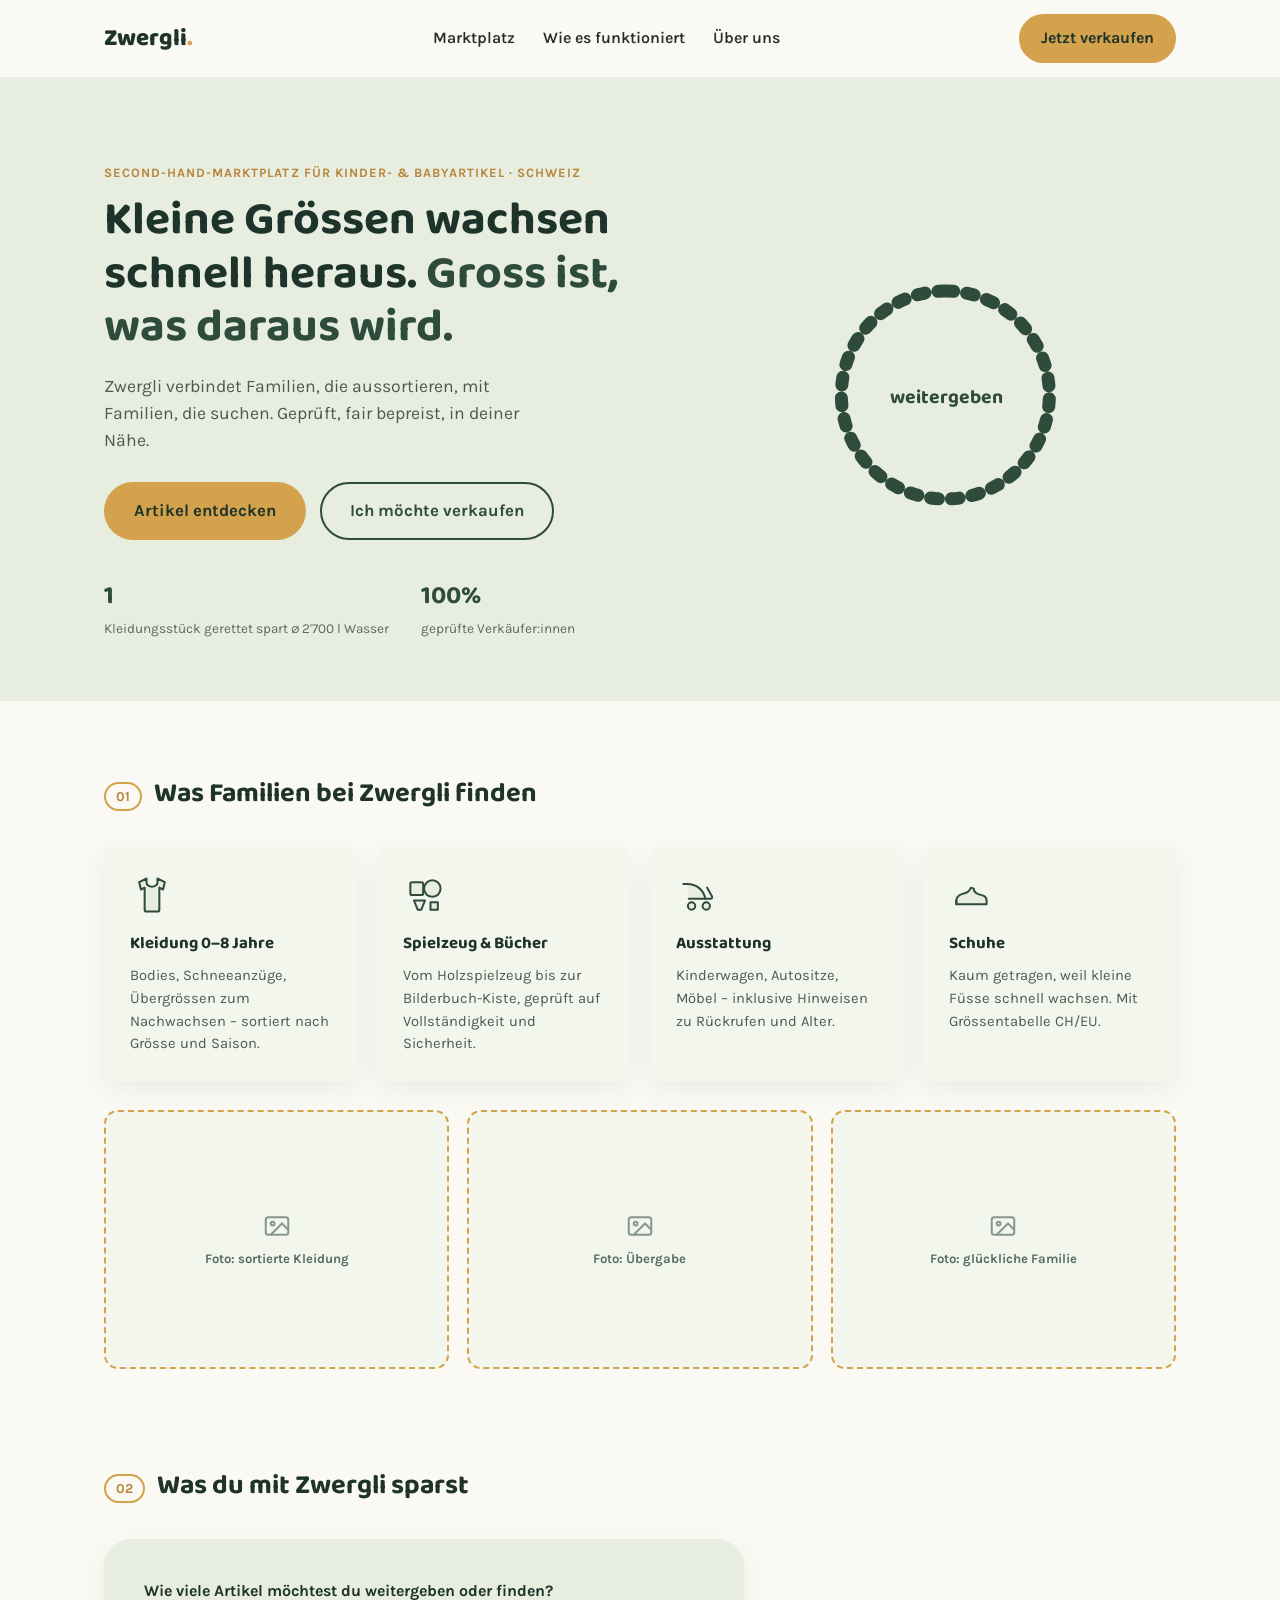
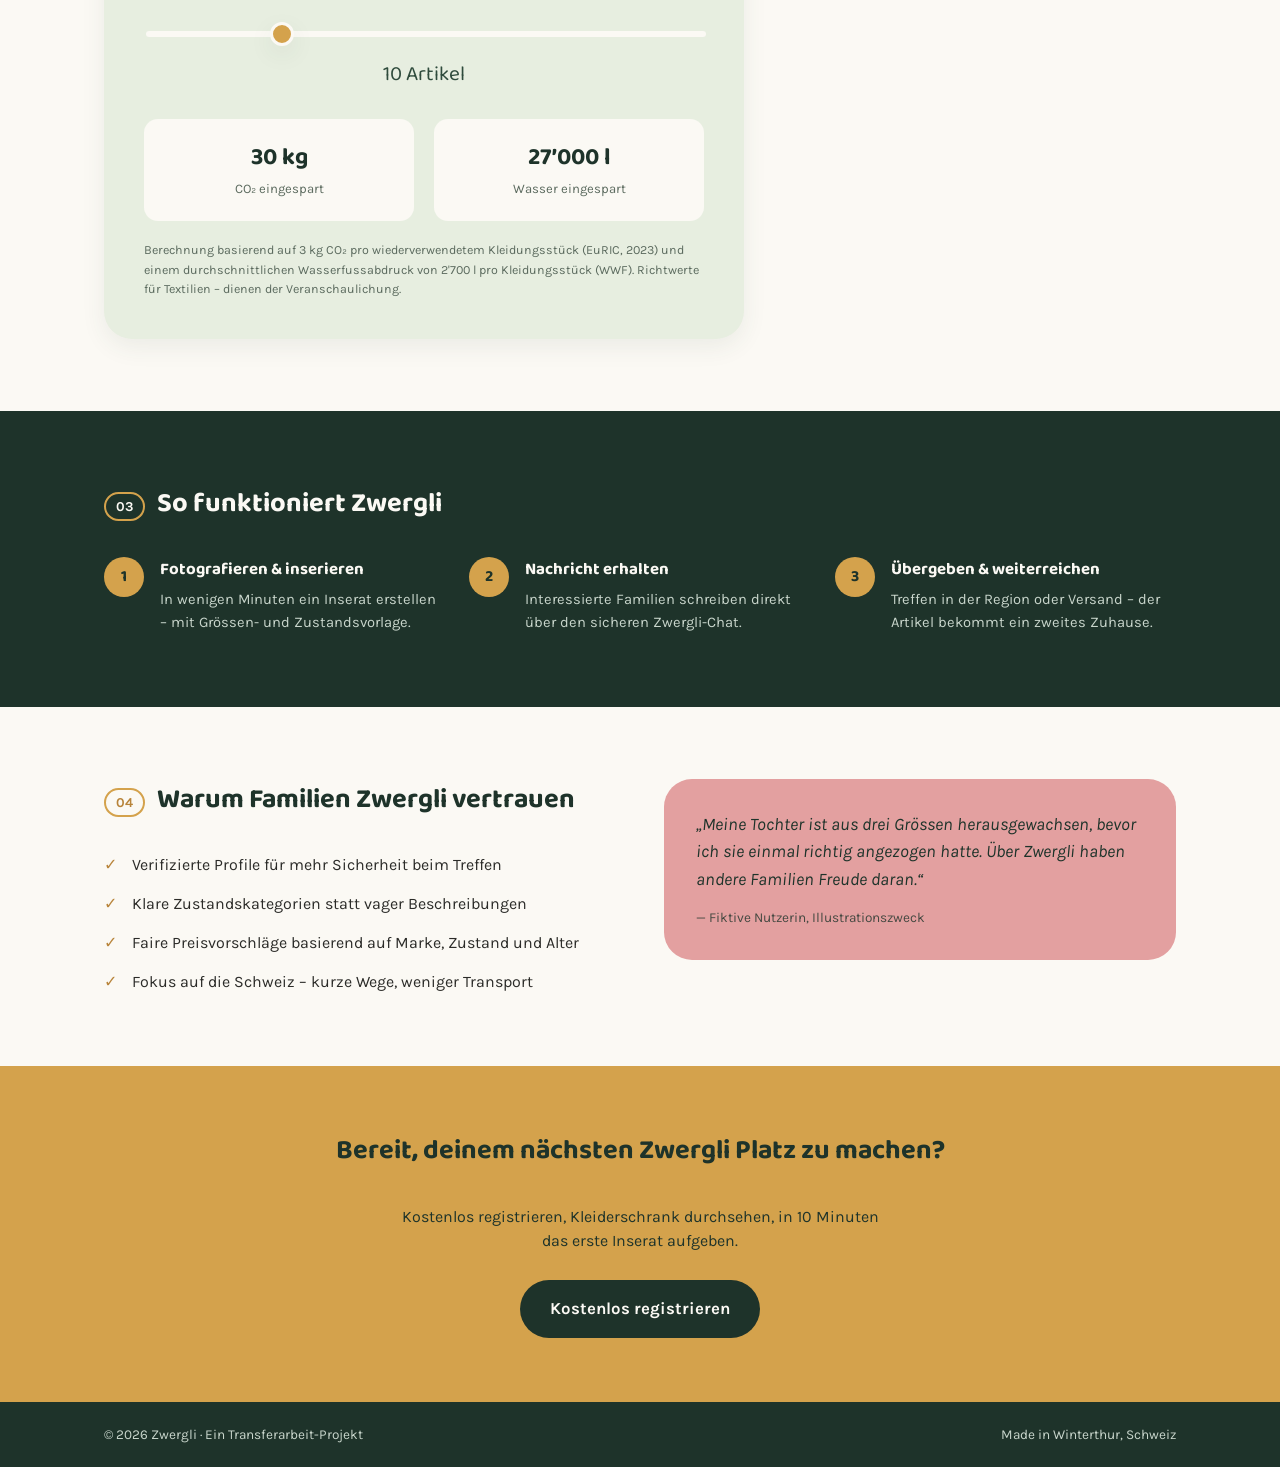
==== index.html @ df4380c1 "Registrieren-Buttons mit Inserat-Formular verlinkt" ====
<!DOCTYPE html>
<html lang="de-CH">
<head>
  <meta charset="UTF-8" />
  <meta name="viewport" content="width=device-width, initial-scale=1.0" />
  <title>Zwergli – Weitergeben statt wegwerfen</title>
  <link rel="preconnect" href="https://fonts.googleapis.com">
  <link href="https://fonts.googleapis.com/css2?family=Baloo+2:wght@500;600;700;800&family=Karla:wght@400;500;700&display=swap" rel="stylesheet">
  <link rel="stylesheet" href="style.css" />
</head>
<body>

  <!-- ===== HEADER ===== -->
  <header class="site-header">
    <div class="wrap header-inner">
      <a href="index.html" class="logo">Zwergli<span class="logo-dot">.</span></a>

      <nav class="main-nav" id="main-nav">
        <a href="marktplatz.html">Marktplatz</a>
        <a href="wie-es-funktioniert.html">Wie es funktioniert</a>
        <a href="ueber-uns.html">Über uns</a>
      </nav>

      <div class="header-actions">
        <button class="btn btn-ghost" id="menu-toggle" aria-label="Menü öffnen" aria-expanded="false">☰</button>
        <a href="inserat-erstellen.html" class="btn btn-primary">Jetzt verkaufen</a>
      </div>
    </div>
  </header>

  <!-- ===== HERO ===== -->
  <section class="hero">
    <div class="wrap hero-inner">
      <div class="hero-text">
        <p class="eyebrow">Second-Hand-Marktplatz für Kinder- &amp; Babyartikel · Schweiz</p>
        <h1>Kleine Grössen wachsen schnell heraus. <span class="highlight">Gross ist, was daraus wird.</span></h1>
        <p class="hero-sub">Zwergli verbindet Familien, die aussortieren, mit Familien, die suchen. Geprüft, fair bepreist, in deiner Nähe.</p>
        <div class="hero-cta">
          <a href="marktplatz.html" class="btn btn-primary btn-lg">Artikel entdecken</a>
          <a href="inserat-erstellen.html" class="btn btn-outline btn-lg">Ich möchte verkaufen</a>
        </div>
        <div class="hero-stats">
          <div class="stat"><strong>1</strong><span>Kleidungsstück gerettet spart ⌀ 2'700&nbsp;l Wasser</span></div>
          <div class="stat"><strong>100%</strong><span>geprüfte Verkäufer:innen</span></div>
        </div>
      </div>

      <div class="hero-visual" aria-hidden="true">
        <div class="loop-badge">
          <svg viewBox="0 0 200 200" class="loop-svg">
            <path id="loop-path" d="M100,20 A80,80 0 1 1 99,20" fill="none" stroke-width="10" stroke-linecap="round"/>
            <text x="100" y="106" text-anchor="middle" class="loop-text">weiter&#8203;geben</text>
          </svg>
        </div>
      </div>
    </div>
  </section>

  <!-- ===== KATEGORIEN ===== -->
  <section class="kategorien" id="kategorien">
    <div class="wrap">
      <h2><span class="num">01</span> Was Familien bei Zwergli finden</h2>
      <div class="card-grid">
        <article class="card">
          <div class="card-icon">
            <svg viewBox="0 0 48 48" fill="none" xmlns="http://www.w3.org/2000/svg">
              <path d="M18 6 L18 10 C18 13 21 15 24 15 C27 15 30 13 30 10 L30 6 L38 10 L36 18 L32 16 L32 40 C32 41 31 42 30 42 L18 42 C17 42 16 41 16 40 L16 16 L12 18 L10 10 L18 6 Z" stroke="var(--forest)" stroke-width="2.2" stroke-linejoin="round" fill="var(--moss-bg)"/>
            </svg>
          </div>
          <h3>Kleidung 0–8 Jahre</h3>
          <p>Bodies, Schneeanzüge, Übergrössen zum Nachwachsen – sortiert nach Grösse und Saison.</p>
        </article>
        <article class="card">
          <div class="card-icon">
            <svg viewBox="0 0 48 48" fill="none" xmlns="http://www.w3.org/2000/svg">
              <rect x="8" y="10" width="14" height="14" rx="2" stroke="var(--forest)" stroke-width="2.2" fill="var(--moss-bg)"/>
              <circle cx="32" cy="17" r="9" stroke="var(--forest)" stroke-width="2.2" fill="var(--moss-bg)"/>
              <path d="M12 30 L24 30 L20 40 L16 40 Z" stroke="var(--forest)" stroke-width="2.2" stroke-linejoin="round" fill="var(--moss-bg)"/>
              <path d="M30 32 L38 32 L38 40 L30 40 Z" stroke="var(--forest)" stroke-width="2.2" stroke-linejoin="round" fill="var(--moss-bg)"/>
            </svg>
          </div>
          <h3>Spielzeug &amp; Bücher</h3>
          <p>Vom Holzspielzeug bis zur Bilderbuch-Kiste, geprüft auf Vollständigkeit und Sicherheit.</p>
        </article>
        <article class="card">
          <div class="card-icon">
            <svg viewBox="0 0 48 48" fill="none" xmlns="http://www.w3.org/2000/svg">
              <path d="M12 12 C22 12 30 18 32 28 L14 28" stroke="var(--forest)" stroke-width="2.2" stroke-linecap="round" fill="var(--moss-bg)"/>
              <path d="M32 28 L38 28 C39 28 40 27 39 25 L34 16" stroke="var(--forest)" stroke-width="2.2" stroke-linecap="round"/>
              <circle cx="17" cy="36" r="4" stroke="var(--forest)" stroke-width="2.2" fill="var(--moss-bg)"/>
              <circle cx="33" cy="36" r="4" stroke="var(--forest)" stroke-width="2.2" fill="var(--moss-bg)"/>
              <path d="M8 12 L12 12" stroke="var(--forest)" stroke-width="2.2" stroke-linecap="round"/>
            </svg>
          </div>
          <h3>Ausstattung</h3>
          <p>Kinderwagen, Autositze, Möbel – inklusive Hinweisen zu Rückrufen und Alter.</p>
        </article>
        <article class="card">
          <div class="card-icon">
            <svg viewBox="0 0 48 48" fill="none" xmlns="http://www.w3.org/2000/svg">
              <path d="M8 30 C8 26 11 24 14 23 L20 21 C22 20 23 18 24 16 L27 17 C27 20 29 22 32 23 L38 25 C40 26 41 28 41 30 L41 34 L8 34 Z" stroke="var(--forest)" stroke-width="2.2" stroke-linejoin="round" fill="var(--moss-bg)"/>
              <path d="M8 34 L8 30" stroke="var(--forest)" stroke-width="2.2" stroke-linecap="round"/>
            </svg>
          </div>
          <h3>Schuhe</h3>
          <p>Kaum getragen, weil kleine Füsse schnell wachsen. Mit Grössentabelle CH/EU.</p>
        </article>
      </div>

      <!-- Foto-Platzhalter: hier später echte Produktfotos einfügen.
           Einfach den ganzen <div class="photo-placeholder">...</div> Block
           durch <img src="images/dein-foto.jpg" alt="Beschreibung"> ersetzen. -->
      <div class="photo-grid">
        <div class="photo-placeholder">
          <svg viewBox="0 0 24 24" fill="none" stroke="var(--forest)" stroke-width="1.6"><rect x="3" y="5" width="18" height="14" rx="2"/><circle cx="8.5" cy="10" r="1.5"/><path d="M21 15l-5-5-9 9"/></svg>
          <span>Foto: sortierte Kleidung</span>
        </div>
        <div class="photo-placeholder">
          <svg viewBox="0 0 24 24" fill="none" stroke="var(--forest)" stroke-width="1.6"><rect x="3" y="5" width="18" height="14" rx="2"/><circle cx="8.5" cy="10" r="1.5"/><path d="M21 15l-5-5-9 9"/></svg>
          <span>Foto: Übergabe</span>
        </div>
        <div class="photo-placeholder">
          <svg viewBox="0 0 24 24" fill="none" stroke="var(--forest)" stroke-width="1.6"><rect x="3" y="5" width="18" height="14" rx="2"/><circle cx="8.5" cy="10" r="1.5"/><path d="M21 15l-5-5-9 9"/></svg>
          <span>Foto: glückliche Familie</span>
        </div>
      </div>
    </div>
  </section>

  <!-- ===== SPAR-RECHNER ===== -->
  <section class="rechner" id="rechner">
    <div class="wrap">
      <h2><span class="num">02</span> Was du mit Zwergli sparst</h2>
      <div class="rechner-box">
        <label for="artikel-slider">Wie viele Artikel möchtest du weitergeben oder finden?</label>
        <input type="range" id="artikel-slider" min="1" max="40" value="10" />
        <div class="rechner-anzahl"><span id="artikel-wert">10</span> Artikel</div>

        <div class="rechner-results">
          <div class="rechner-result">
            <strong id="co2-wert">30 kg</strong>
            <span>CO₂ eingespart</span>
          </div>
          <div class="rechner-result">
            <strong id="wasser-wert">27'000 l</strong>
            <span>Wasser eingespart</span>
          </div>
        </div>
        <p class="rechner-note">Berechnung basierend auf 3 kg CO₂ pro wiederverwendetem Kleidungsstück (EuRIC, 2023) und einem durchschnittlichen Wasserfussabdruck von 2'700 l pro Kleidungsstück (WWF). Richtwerte für Textilien – dienen der Veranschaulichung.</p>
      </div>
    </div>
  </section>

  <!-- ===== ABLAUF ===== -->
  <section class="ablauf" id="ablauf">
    <div class="wrap">
      <h2><span class="num">03</span> So funktioniert Zwergli</h2>
      <ol class="steps">
        <li>
          <span class="step-index">1</span>
          <div>
            <h3>Fotografieren &amp; inserieren</h3>
            <p>In wenigen Minuten ein Inserat erstellen – mit Grössen- und Zustandsvorlage.</p>
          </div>
        </li>
        <li>
          <span class="step-index">2</span>
          <div>
            <h3>Nachricht erhalten</h3>
            <p>Interessierte Familien schreiben direkt über den sicheren Zwergli-Chat.</p>
          </div>
        </li>
        <li>
          <span class="step-index">3</span>
          <div>
            <h3>Übergeben &amp; weiterreichen</h3>
            <p>Treffen in der Region oder Versand – der Artikel bekommt ein zweites Zuhause.</p>
          </div>
        </li>
      </ol>
    </div>
  </section>

  <!-- ===== VERTRAUEN ===== -->
  <section class="vertrauen" id="vertrauen">
    <div class="wrap vertrauen-inner">
      <div>
        <h2><span class="num">04</span> Warum Familien Zwergli vertrauen</h2>
        <ul class="trust-list">
          <li>Verifizierte Profile für mehr Sicherheit beim Treffen</li>
          <li>Klare Zustandskategorien statt vager Beschreibungen</li>
          <li>Faire Preisvorschläge basierend auf Marke, Zustand und Alter</li>
          <li>Fokus auf die Schweiz – kurze Wege, weniger Transport</li>
        </ul>
      </div>
      <blockquote class="quote">
        „Meine Tochter ist aus drei Grössen herausgewachsen, bevor ich sie einmal richtig angezogen hatte. Über Zwergli haben andere Familien Freude daran.“
        <cite>— Fiktive Nutzerin, Illustrationszweck</cite>
      </blockquote>
    </div>
  </section>

  <!-- ===== CTA / VERKAUFEN ===== -->
  <section class="cta-band" id="verkaufen">
    <div class="wrap cta-inner">
      <h2>Bereit, deinem nächsten Zwergli Platz zu machen?</h2>
      <p>Kostenlos registrieren, Kleiderschrank durchsehen, in 10 Minuten das erste Inserat aufgeben.</p>
      <a href="inserat-erstellen.html" class="btn btn-primary btn-lg">Kostenlos registrieren</a>
    </div>
  </section>

  <!-- ===== FOOTER ===== -->
  <footer class="site-footer">
    <div class="wrap footer-inner">
      <span>© 2026 Zwergli · Ein Transferarbeit-Projekt</span>
      <span>Made in Winterthur, Schweiz</span>
    </div>
  </footer>

  <script src="script.js"></script>
</body>
</html>
---- style.css ----
/* =========================================================
   ZWERGLI – Design Tokens
   Palette: frisches Moosgrün (Nachhaltigkeit) + warmes Ocker
   (Spielzeug/Wärme) + Tannengrün für Text + zartes Rosa als Akzent.
   Display: "Baloo 2" – rund, freundlich, kinderfreundlich.
   Body: "Karla" – ruhig, gut lesbar.
   ========================================================= */
:root {
  --moss-bg: #E7EEE0;
  --moss-bg-soft: #F2F6ED;
  --ochre: #D4A24C;
  --ochre-dark: #B8843A;
  --forest: #2F4B3C;
  --forest-deep: #1E332A;
  --rose: #E3A0A0;
  --cream: #FBF9F4;
  --ink: #2B2B28;

  --font-display: "Baloo 2", system-ui, sans-serif;
  --font-body: "Karla", system-ui, sans-serif;

  --radius-md: 14px;
  --radius-lg: 28px;
  --shadow-soft: 0 8px 24px rgba(47, 75, 60, 0.08);
}

* { box-sizing: border-box; }

html { scroll-behavior: smooth; }

body {
  margin: 0;
  font-family: var(--font-body);
  color: var(--ink);
  background: var(--cream);
  line-height: 1.55;
}

h1, h2, h3, .logo { font-family: var(--font-display); color: var(--forest-deep); margin: 0; }

.wrap {
  max-width: 1120px;
  margin: 0 auto;
  padding: 0 24px;
}

a { color: inherit; text-decoration: none; }

/* ---------- Buttons ---------- */
.btn {
  display: inline-flex;
  align-items: center;
  justify-content: center;
  gap: 8px;
  border-radius: 999px;
  padding: 10px 20px;
  font-weight: 700;
  font-family: var(--font-body);
  cursor: pointer;
  border: 2px solid transparent;
  transition: transform 0.15s ease, background 0.15s ease;
}
.btn:hover { transform: translateY(-1px); }
.btn-primary { background: var(--ochre); color: var(--forest-deep); }
.btn-primary:hover { background: var(--ochre-dark); }
.btn-outline { border-color: var(--forest); color: var(--forest); }
.btn-outline:hover { background: var(--forest); color: var(--cream); }
.btn-ghost { background: none; border: none; font-size: 1.4rem; display: none; }
.btn-lg { padding: 14px 28px; font-size: 1.05rem; }

/* ---------- Header ---------- */
.site-header {
  position: sticky; top: 0; z-index: 50;
  background: rgba(251, 249, 244, 0.9);
  backdrop-filter: blur(6px);
  border-bottom: 1px solid rgba(47, 75, 60, 0.08);
}
.header-inner {
  display: flex; align-items: center; justify-content: space-between;
  padding-top: 14px; padding-bottom: 14px;
}
.logo { font-size: 1.5rem; font-weight: 800; }
.logo-dot { color: var(--ochre); }
.main-nav { display: flex; gap: 28px; font-weight: 600; }
.main-nav a:hover { color: var(--ochre-dark); }
.header-actions { display: flex; align-items: center; gap: 12px; }

/* ---------- Hero ---------- */
.hero { background: var(--moss-bg); padding: 72px 0 60px; overflow: hidden; }
.hero-inner {
  display: grid; grid-template-columns: 1.1fr 0.9fr; gap: 48px; align-items: center;
}
.eyebrow {
  text-transform: uppercase; letter-spacing: 0.08em; font-size: 0.8rem;
  font-weight: 700; color: var(--ochre-dark); margin-bottom: 12px;
}
.hero h1 { font-size: clamp(2rem, 4vw, 2.9rem); line-height: 1.15; }
.hero .highlight { color: var(--forest); }
.hero-sub { font-size: 1.1rem; margin: 18px 0 28px; max-width: 46ch; color: #4C5A4F; }
.hero-cta { display: flex; gap: 14px; flex-wrap: wrap; }
.hero-stats { display: flex; gap: 32px; margin-top: 36px; }
.stat strong { display: block; font-family: var(--font-display); font-size: 1.6rem; color: var(--forest); }
.stat span { font-size: 0.85rem; color: #5B6A5E; }

/* Signature element: circular "weitergeben" loop */
.hero-visual { display: flex; justify-content: center; }
.loop-badge { width: 260px; height: 260px; position: relative; }
.loop-svg { width: 100%; height: 100%; }
#loop-path { stroke: var(--forest); animation: dash 8s linear infinite; stroke-dasharray: 6 10; }
.loop-text { font-family: var(--font-display); font-weight: 700; fill: var(--forest); font-size: 15px; }
@keyframes dash { to { stroke-dashoffset: -160; } }
@media (prefers-reduced-motion: reduce) { #loop-path { animation: none; } }

/* ---------- Section headings ---------- */
section h2 { font-size: 1.7rem; margin-bottom: 32px; display: flex; align-items: baseline; gap: 12px; }
.num { font-family: var(--font-body); font-size: 0.85rem; font-weight: 700; color: var(--ochre-dark); border: 2px solid var(--ochre); border-radius: 999px; padding: 2px 10px; }

/* ---------- Kategorien ---------- */
.kategorien { padding: 72px 0; }
.card-grid { display: grid; grid-template-columns: repeat(4, 1fr); gap: 20px; }
.card {
  background: var(--moss-bg-soft); border-radius: var(--radius-md);
  padding: 26px; box-shadow: var(--shadow-soft);
}
.card-icon { width: 44px; height: 44px; margin-bottom: 14px; }
.card-icon svg { width: 100%; height: 100%; }
.card h3 { font-size: 1.05rem; margin-bottom: 8px; }
.card p { font-size: 0.92rem; color: #4C5A4F; margin: 0; }

/* ---------- Ablauf ---------- */
.ablauf { background: var(--forest-deep); color: var(--cream); padding: 72px 0; }
.ablauf h2, .ablauf .num { color: var(--cream); border-color: var(--ochre); }
.steps { list-style: none; margin: 0; padding: 0; display: grid; grid-template-columns: repeat(3, 1fr); gap: 24px; }
.steps li { display: flex; gap: 16px; }
.step-index {
  flex-shrink: 0; width: 40px; height: 40px; border-radius: 50%;
  background: var(--ochre); color: var(--forest-deep); font-family: var(--font-display);
  font-weight: 700; display: flex; align-items: center; justify-content: center;
}
.steps h3 { color: var(--cream); font-size: 1.05rem; margin-bottom: 6px; }
.steps p { color: #C9D6CC; font-size: 0.92rem; margin: 0; }

/* ---------- Vertrauen ---------- */
.vertrauen { padding: 72px 0; }
.vertrauen-inner { display: grid; grid-template-columns: 1fr 1fr; gap: 48px; align-items: start; }
.trust-list { list-style: none; margin: 0; padding: 0; display: grid; gap: 14px; }
.trust-list li { padding-left: 28px; position: relative; }
.trust-list li::before { content: "✓"; position: absolute; left: 0; color: var(--ochre-dark); font-weight: 700; }
.quote {
  background: var(--rose); color: var(--forest-deep); border-radius: var(--radius-lg);
  padding: 32px; font-size: 1.1rem; font-style: italic; margin: 0;
}
.quote cite { display: block; margin-top: 14px; font-size: 0.85rem; font-style: normal; opacity: 0.8; }

/* ---------- CTA band ---------- */
.cta-band { background: var(--ochre); padding: 64px 0; text-align: center; }
.cta-inner h2 { justify-content: center; color: var(--forest-deep); }
.cta-inner p { max-width: 50ch; margin: 12px auto 26px; color: var(--forest-deep); }
.cta-band .btn-primary { background: var(--forest-deep); color: var(--cream); }
.cta-band .btn-primary:hover { background: var(--forest); }

/* ---------- Footer ---------- */
.site-footer { background: var(--forest-deep); color: #C9D6CC; padding: 22px 0; font-size: 0.85rem; }
.footer-inner { display: flex; justify-content: space-between; flex-wrap: wrap; gap: 8px; }

/* ---------- Spar-Rechner ---------- */
.rechner { padding: 24px 0 72px; }
.rechner-box {
  background: var(--moss-bg); border-radius: var(--radius-lg);
  padding: 40px; max-width: 640px; box-shadow: var(--shadow-soft);
}
.rechner-box label { display: block; font-weight: 700; margin-bottom: 16px; color: var(--forest-deep); }
.rechner-box input[type="range"] {
  width: 100%; -webkit-appearance: none; height: 6px; border-radius: 999px;
  background: var(--cream); outline: none; cursor: pointer;
}
.rechner-box input[type="range"]::-webkit-slider-thumb {
  -webkit-appearance: none; width: 24px; height: 24px; border-radius: 50%;
  background: var(--ochre); border: 3px solid var(--cream); box-shadow: var(--shadow-soft); cursor: pointer;
}
.rechner-anzahl { text-align: center; font-family: var(--font-display); font-size: 1.3rem; color: var(--forest); margin: 14px 0 28px; }
.rechner-results { display: grid; grid-template-columns: 1fr 1fr; gap: 20px; }
.rechner-result {
  background: var(--cream); border-radius: var(--radius-md); padding: 20px; text-align: center;
}
.rechner-result strong { display: block; font-family: var(--font-display); font-size: 1.5rem; color: var(--forest-deep); }
.rechner-result span { font-size: 0.82rem; color: #5B6A5E; }
.rechner-note { font-size: 0.78rem; color: #5B6A5E; margin: 20px 0 0; }
@media (max-width: 500px) { .rechner-results { grid-template-columns: 1fr; } .rechner-box { padding: 26px; } }

/* ---------- Photo placeholders (swap for real <img> later) ---------- */
.photo-placeholder {
  border: 2px dashed var(--ochre);
  border-radius: var(--radius-md);
  background: var(--moss-bg-soft);
  display: flex; flex-direction: column; align-items: center; justify-content: center;
  gap: 8px; color: var(--forest); text-align: center; padding: 20px;
  aspect-ratio: 4 / 3;
}
.photo-placeholder svg { width: 30px; height: 30px; opacity: 0.55; }
.photo-placeholder span { font-size: 0.82rem; font-weight: 700; opacity: 0.8; }
.photo-grid { display: grid; grid-template-columns: repeat(3, 1fr); gap: 18px; margin-top: 28px; }
@media (max-width: 860px) { .photo-grid { grid-template-columns: 1fr; } }

/* ---------- Responsive ---------- */
@media (max-width: 860px) {
  .hero-inner { grid-template-columns: 1fr; }
  .hero-visual { order: -1; }
  .card-grid { grid-template-columns: repeat(2, 1fr); }
  .steps { grid-template-columns: 1fr; }
  .vertrauen-inner { grid-template-columns: 1fr; }
  .main-nav {
    display: none;
    position: absolute; top: 100%; left: 0; right: 0;
    background: var(--cream); flex-direction: column; gap: 0;
    border-bottom: 1px solid rgba(47,75,60,0.1);
  }
  .main-nav a { padding: 14px 24px; border-top: 1px solid rgba(47,75,60,0.06); }
  .main-nav.nav-open { display: flex; }
  .btn-ghost { display: inline-flex; }
}
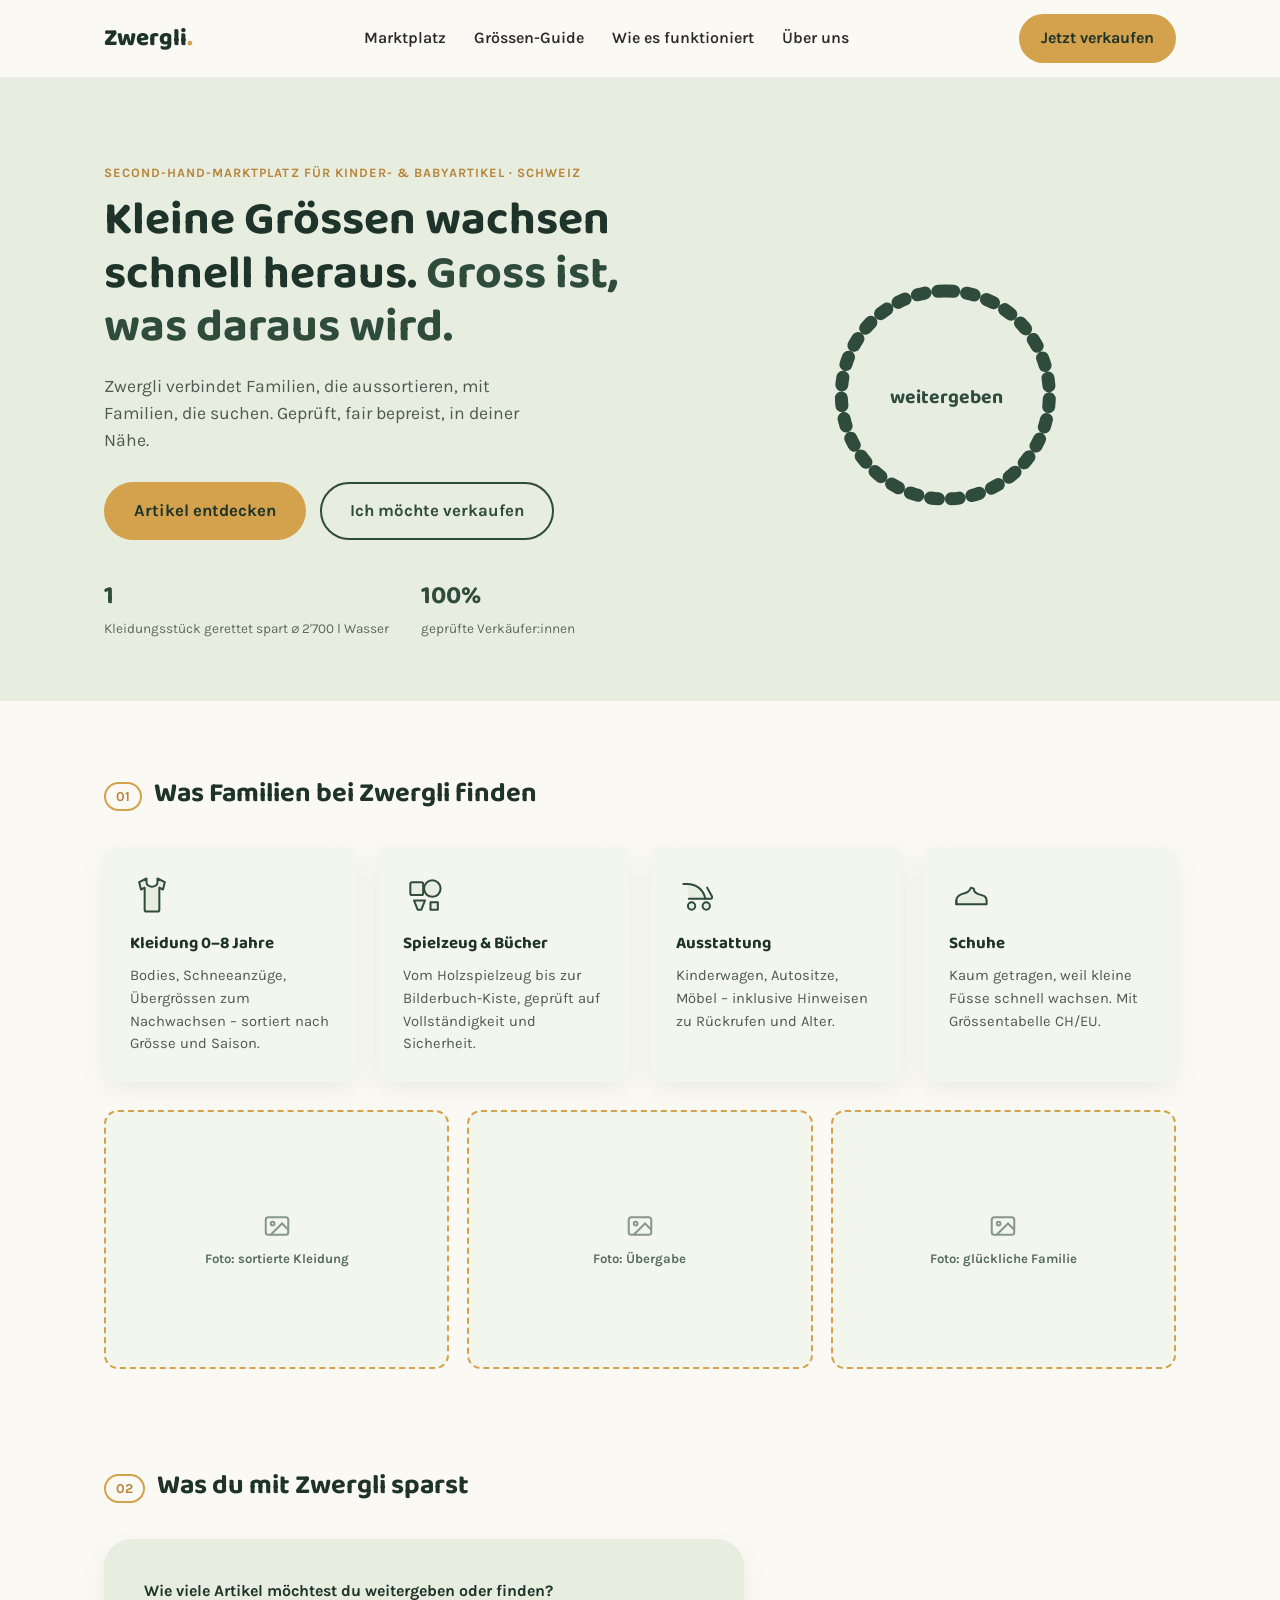
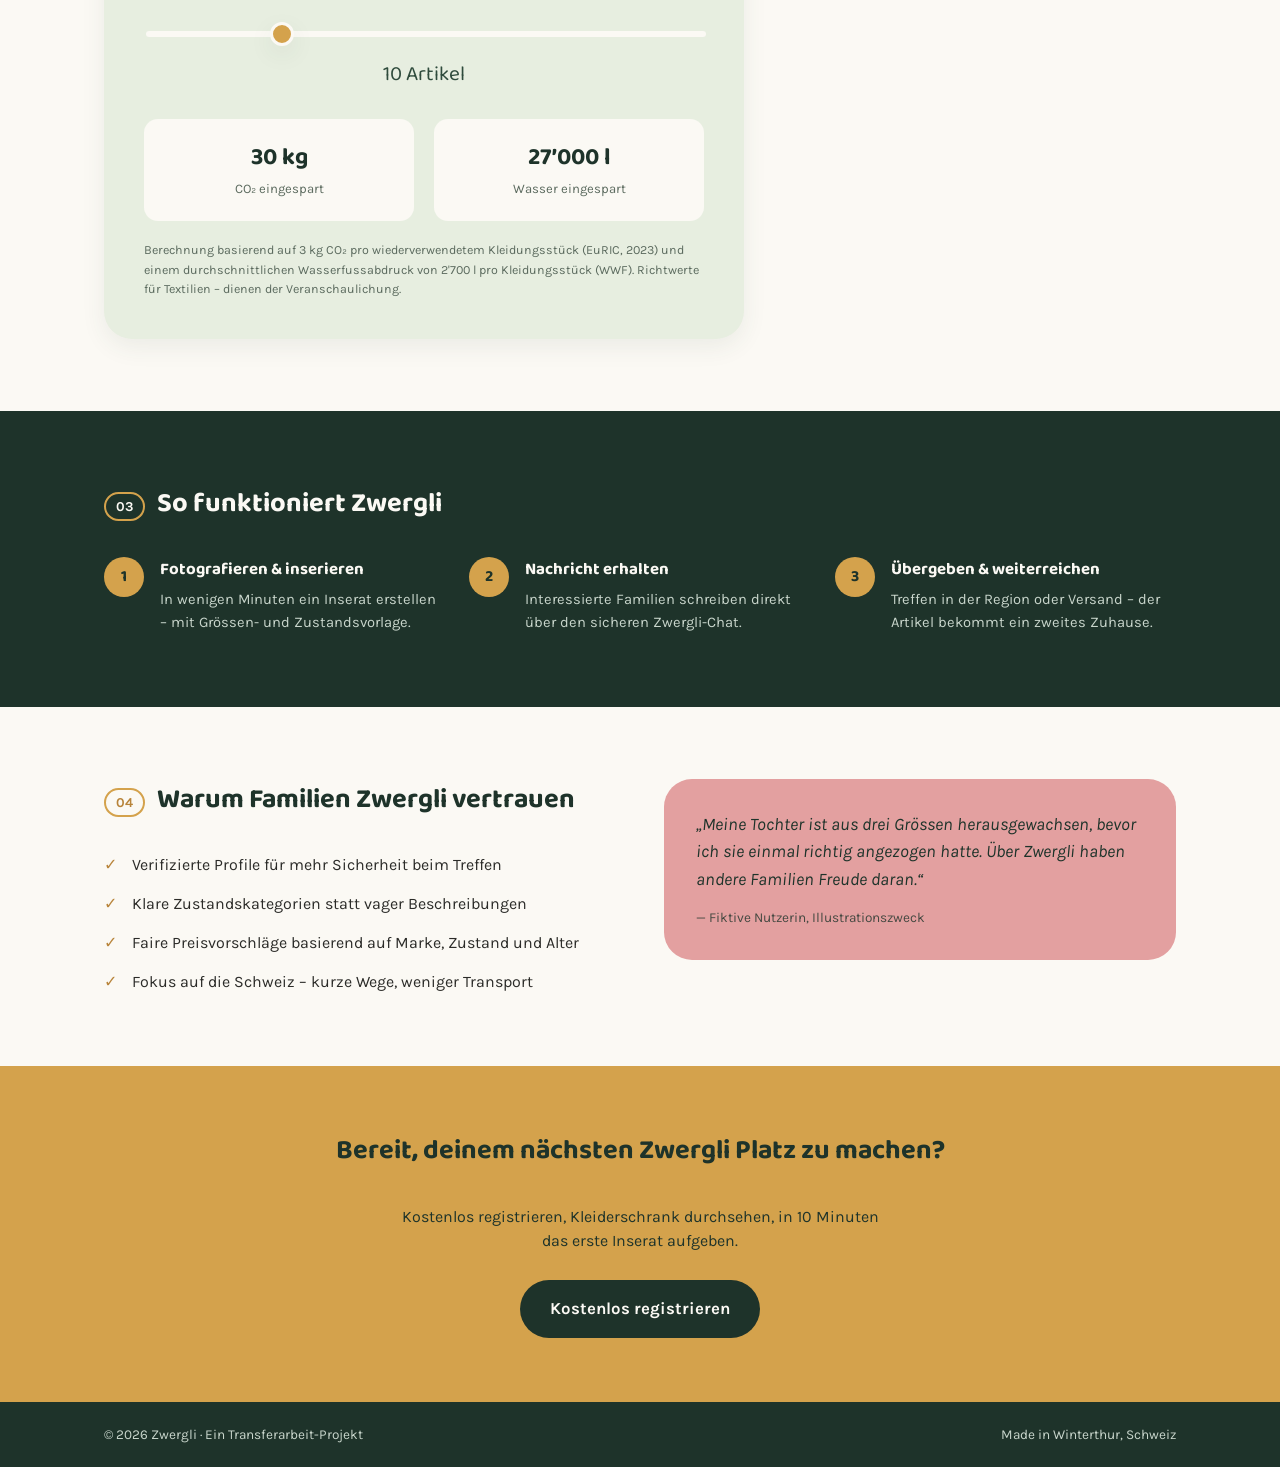
==== commit 93b89125: "Grössen-Guide, Merkliste und Inserat-Detailseiten hinzugefügt" ====
--- a/index.html
+++ b/index.html
@@ -17,6 +17,7 @@
 
       <nav class="main-nav" id="main-nav">
         <a href="marktplatz.html">Marktplatz</a>
+        <a href="groessen-guide.html">Grössen-Guide</a>
         <a href="wie-es-funktioniert.html">Wie es funktioniert</a>
         <a href="ueber-uns.html">Über uns</a>
       </nav>
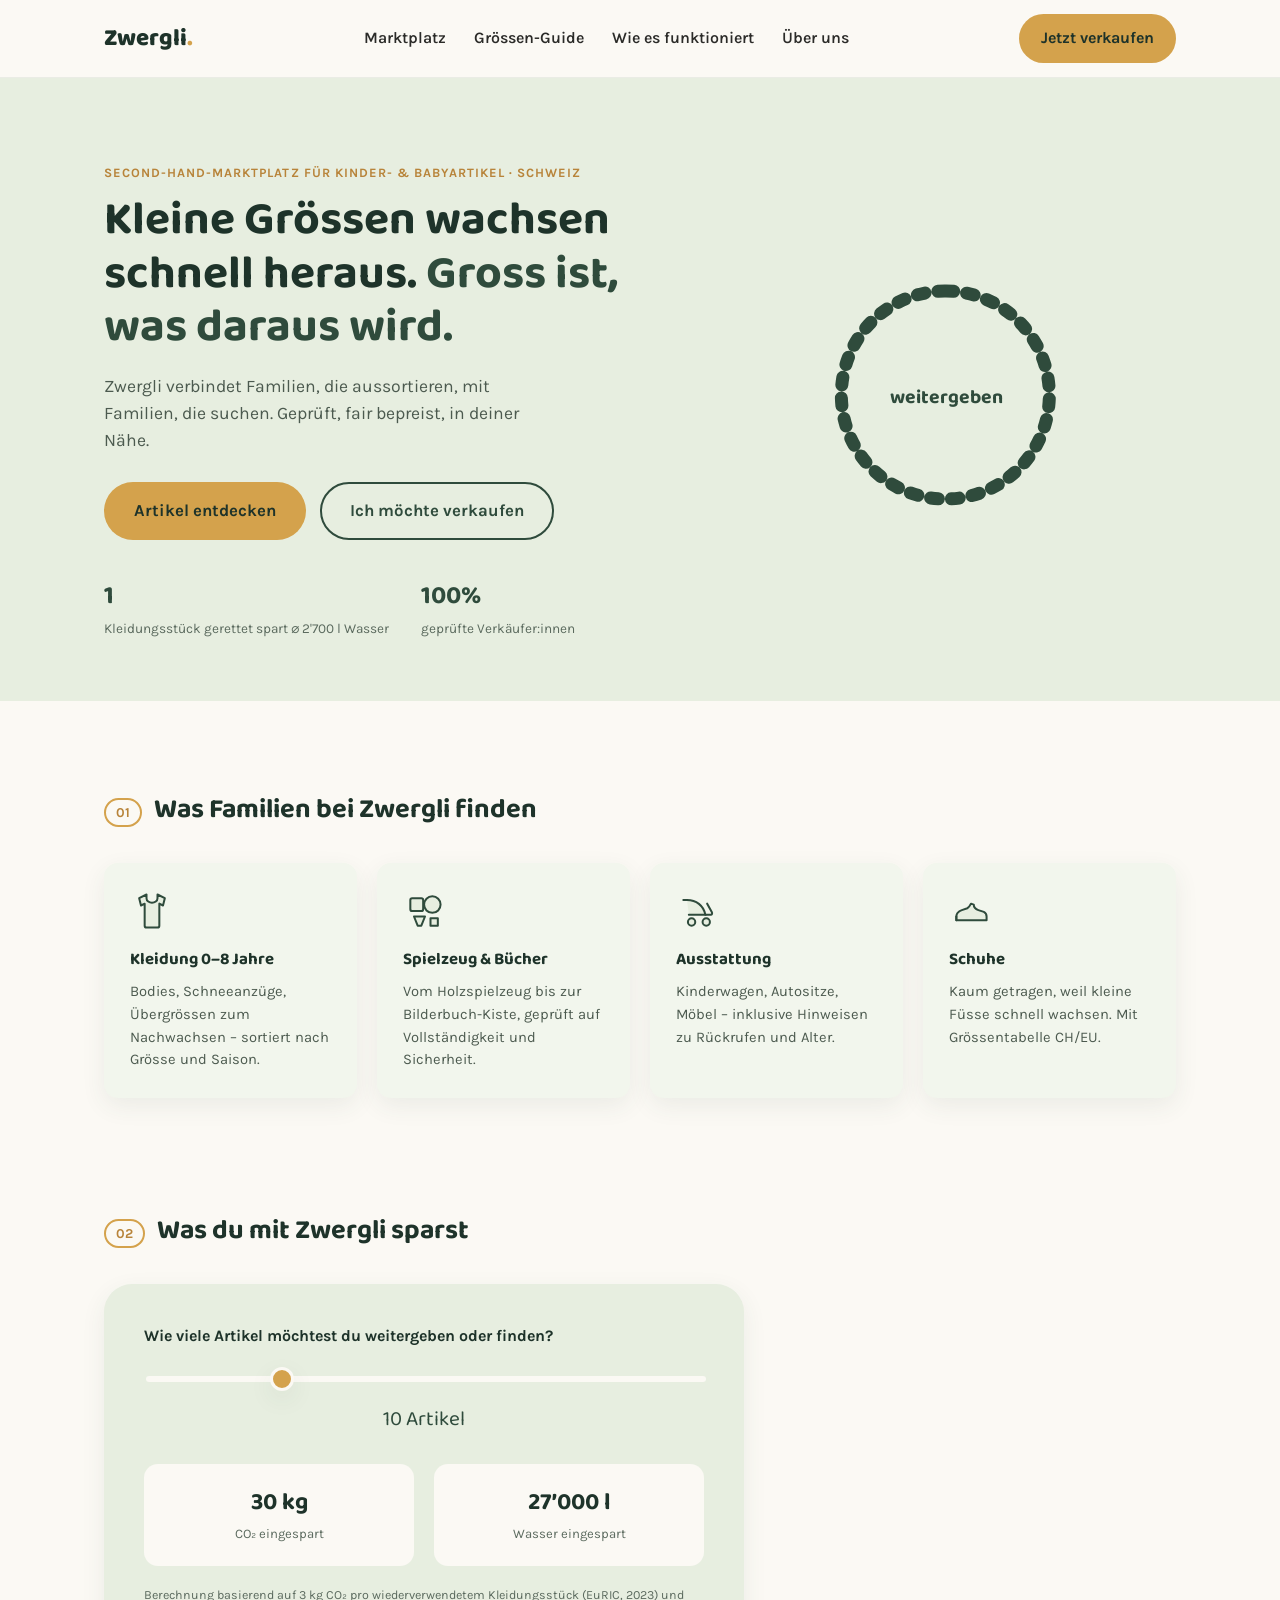
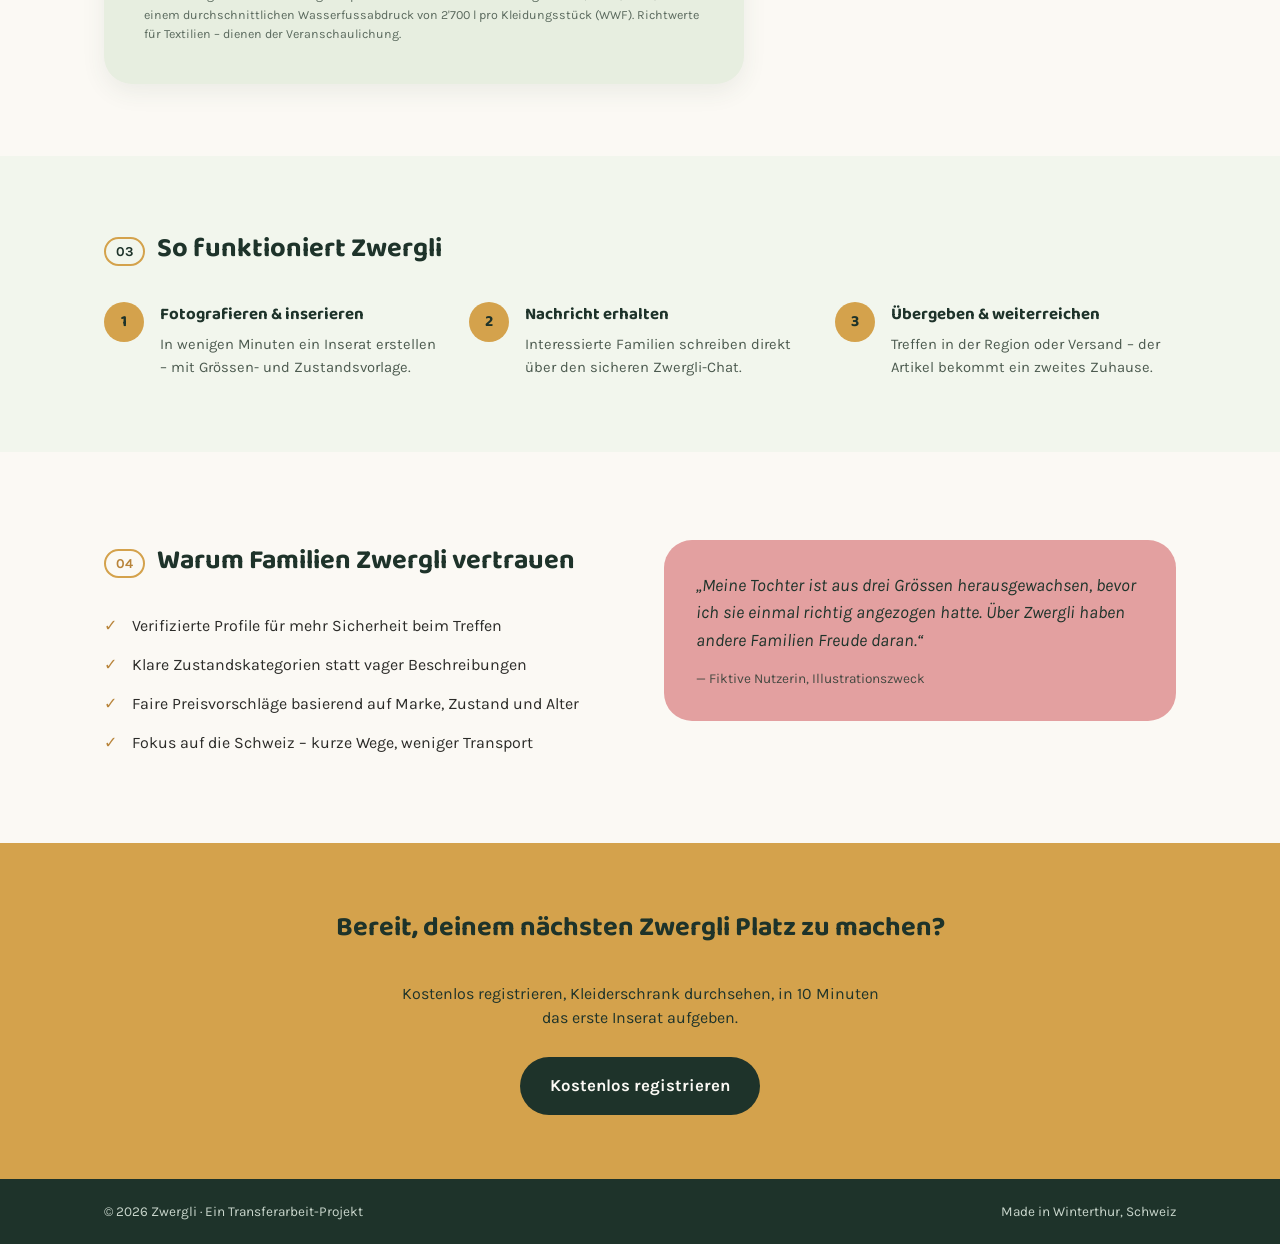
==== commit ab4f1e43: "Startseite ruhiger und cleaner gestaltet" ====
--- a/index.html
+++ b/index.html
@@ -107,24 +107,6 @@
           <p>Kaum getragen, weil kleine Füsse schnell wachsen. Mit Grössentabelle CH/EU.</p>
         </article>
       </div>
-
-      <!-- Foto-Platzhalter: hier später echte Produktfotos einfügen.
-           Einfach den ganzen <div class="photo-placeholder">...</div> Block
-           durch <img src="images/dein-foto.jpg" alt="Beschreibung"> ersetzen. -->
-      <div class="photo-grid">
-        <div class="photo-placeholder">
-          <svg viewBox="0 0 24 24" fill="none" stroke="var(--forest)" stroke-width="1.6"><rect x="3" y="5" width="18" height="14" rx="2"/><circle cx="8.5" cy="10" r="1.5"/><path d="M21 15l-5-5-9 9"/></svg>
-          <span>Foto: sortierte Kleidung</span>
-        </div>
-        <div class="photo-placeholder">
-          <svg viewBox="0 0 24 24" fill="none" stroke="var(--forest)" stroke-width="1.6"><rect x="3" y="5" width="18" height="14" rx="2"/><circle cx="8.5" cy="10" r="1.5"/><path d="M21 15l-5-5-9 9"/></svg>
-          <span>Foto: Übergabe</span>
-        </div>
-        <div class="photo-placeholder">
-          <svg viewBox="0 0 24 24" fill="none" stroke="var(--forest)" stroke-width="1.6"><rect x="3" y="5" width="18" height="14" rx="2"/><circle cx="8.5" cy="10" r="1.5"/><path d="M21 15l-5-5-9 9"/></svg>
-          <span>Foto: glückliche Familie</span>
-        </div>
-      </div>
     </div>
   </section>
 
--- a/style.css
+++ b/style.css
@@ -106,17 +106,15 @@
 .hero-visual { display: flex; justify-content: center; }
 .loop-badge { width: 260px; height: 260px; position: relative; }
 .loop-svg { width: 100%; height: 100%; }
-#loop-path { stroke: var(--forest); animation: dash 8s linear infinite; stroke-dasharray: 6 10; }
+#loop-path { stroke: var(--forest); stroke-dasharray: 6 10; }
 .loop-text { font-family: var(--font-display); font-weight: 700; fill: var(--forest); font-size: 15px; }
-@keyframes dash { to { stroke-dashoffset: -160; } }
-@media (prefers-reduced-motion: reduce) { #loop-path { animation: none; } }
 
 /* ---------- Section headings ---------- */
 section h2 { font-size: 1.7rem; margin-bottom: 32px; display: flex; align-items: baseline; gap: 12px; }
 .num { font-family: var(--font-body); font-size: 0.85rem; font-weight: 700; color: var(--ochre-dark); border: 2px solid var(--ochre); border-radius: 999px; padding: 2px 10px; }
 
 /* ---------- Kategorien ---------- */
-.kategorien { padding: 72px 0; }
+.kategorien { padding: 88px 0; }
 .card-grid { display: grid; grid-template-columns: repeat(4, 1fr); gap: 20px; }
 .card {
   background: var(--moss-bg-soft); border-radius: var(--radius-md);
@@ -128,8 +126,8 @@
 .card p { font-size: 0.92rem; color: #4C5A4F; margin: 0; }
 
 /* ---------- Ablauf ---------- */
-.ablauf { background: var(--forest-deep); color: var(--cream); padding: 72px 0; }
-.ablauf h2, .ablauf .num { color: var(--cream); border-color: var(--ochre); }
+.ablauf { background: var(--moss-bg-soft); padding: 72px 0; }
+.ablauf h2, .ablauf .num { color: var(--forest-deep); border-color: var(--ochre); }
 .steps { list-style: none; margin: 0; padding: 0; display: grid; grid-template-columns: repeat(3, 1fr); gap: 24px; }
 .steps li { display: flex; gap: 16px; }
 .step-index {
@@ -137,11 +135,11 @@
   background: var(--ochre); color: var(--forest-deep); font-family: var(--font-display);
   font-weight: 700; display: flex; align-items: center; justify-content: center;
 }
-.steps h3 { color: var(--cream); font-size: 1.05rem; margin-bottom: 6px; }
-.steps p { color: #C9D6CC; font-size: 0.92rem; margin: 0; }
+.steps h3 { color: var(--forest-deep); font-size: 1.05rem; margin-bottom: 6px; }
+.steps p { color: #4C5A4F; font-size: 0.92rem; margin: 0; }
 
 /* ---------- Vertrauen ---------- */
-.vertrauen { padding: 72px 0; }
+.vertrauen { padding: 88px 0; }
 .vertrauen-inner { display: grid; grid-template-columns: 1fr 1fr; gap: 48px; align-items: start; }
 .trust-list { list-style: none; margin: 0; padding: 0; display: grid; gap: 14px; }
 .trust-list li { padding-left: 28px; position: relative; }
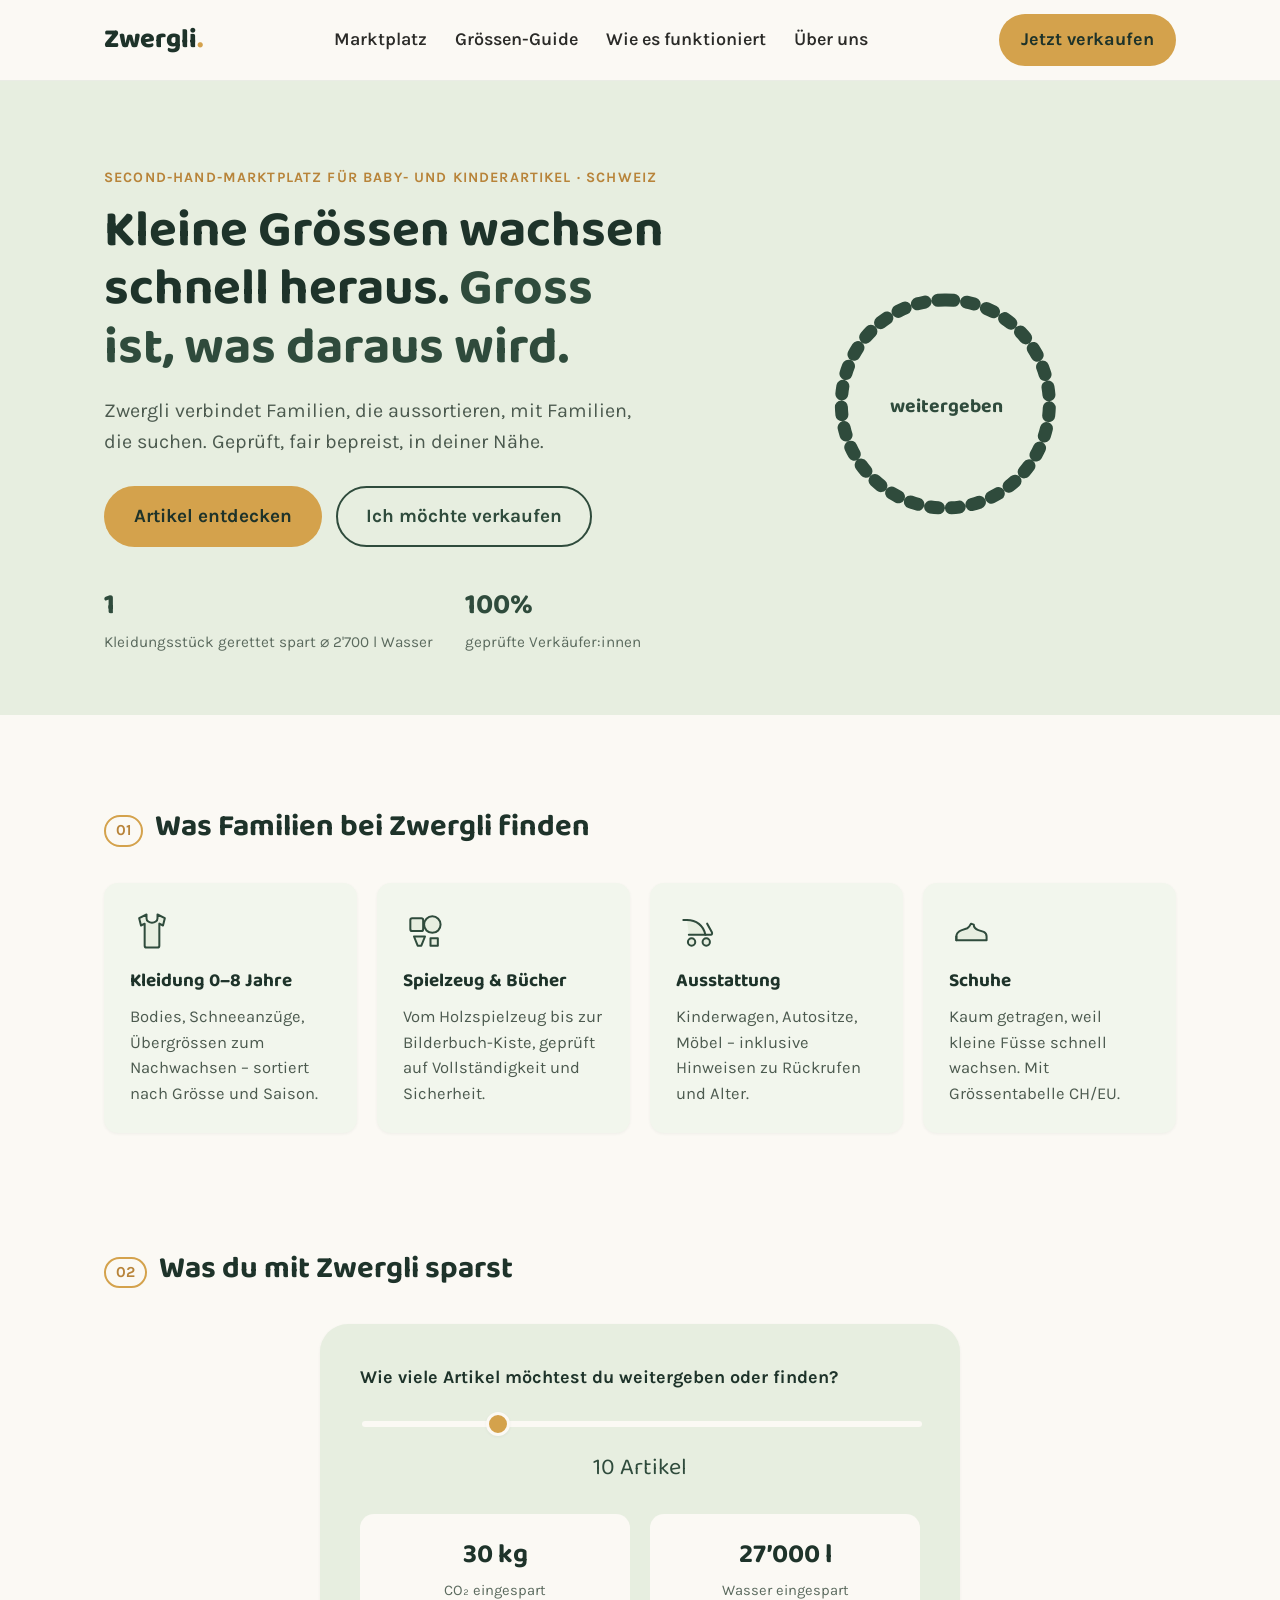
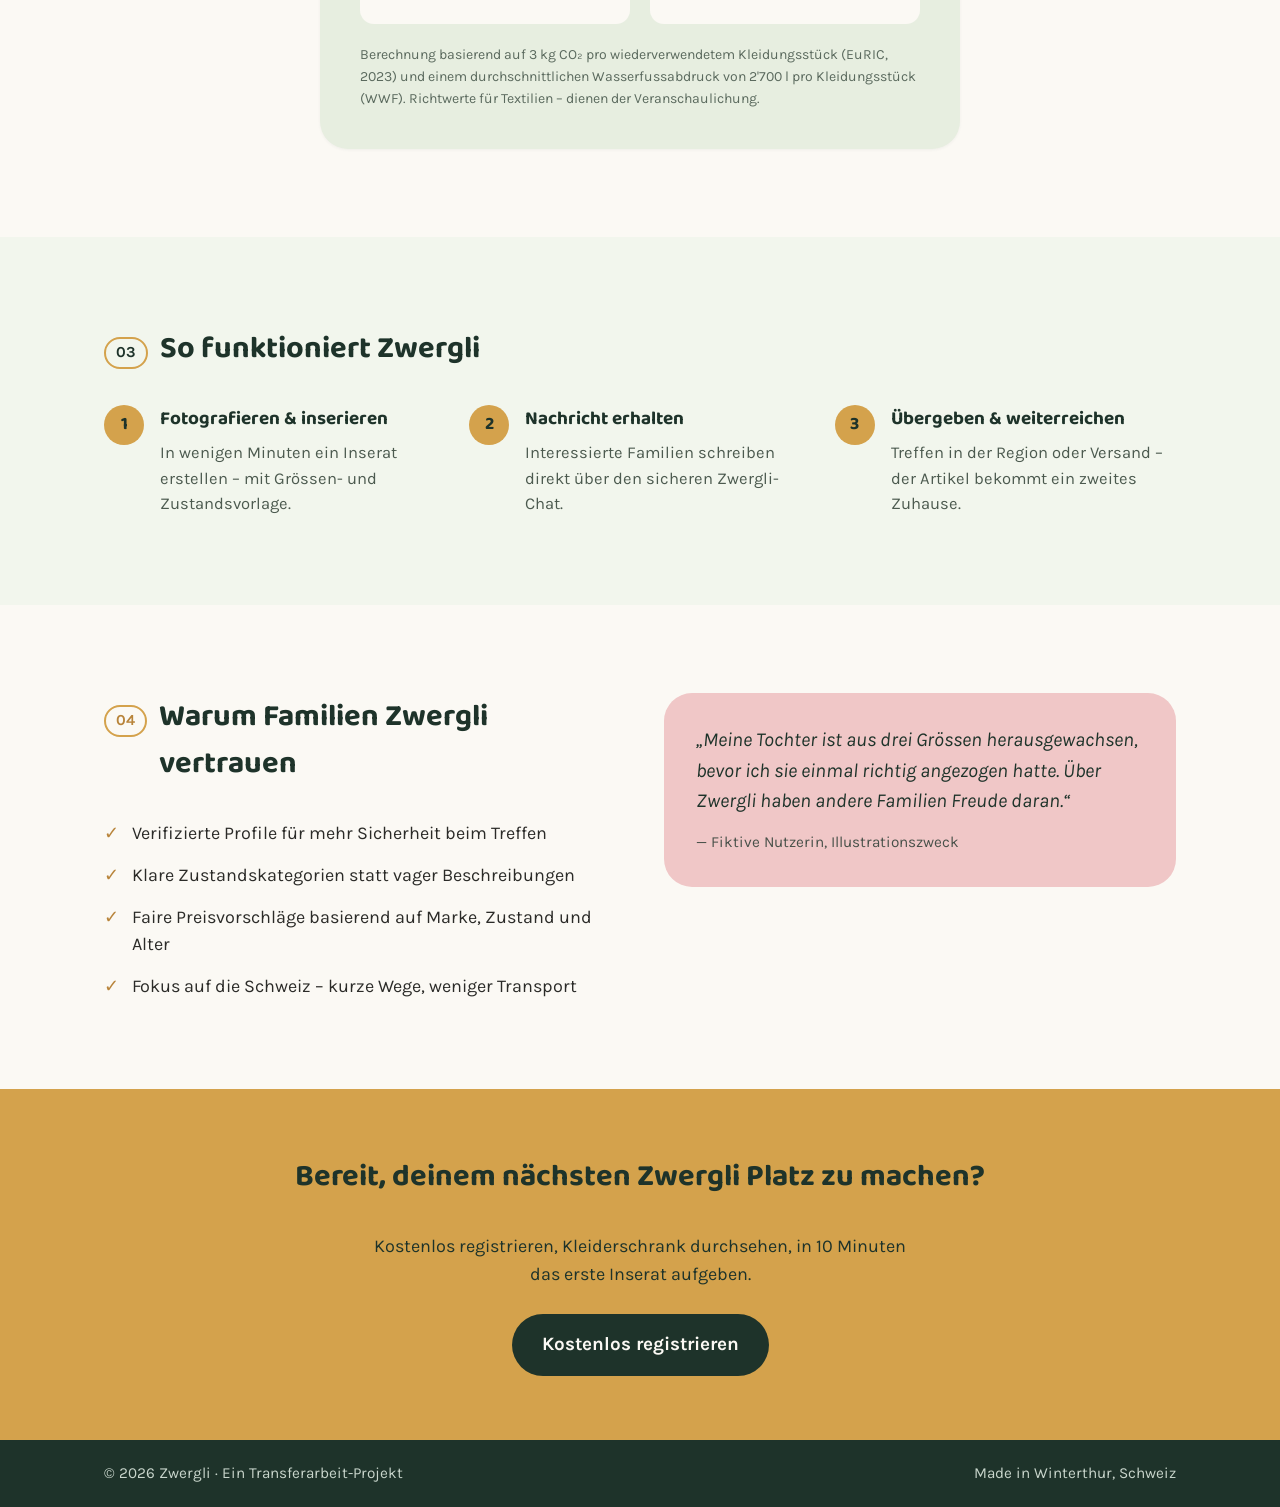
==== commit baaff708: "Rechtschreibfehler korrigiert" ====
--- a/index.html
+++ b/index.html
@@ -33,7 +33,7 @@
   <section class="hero">
     <div class="wrap hero-inner">
       <div class="hero-text">
-        <p class="eyebrow">Second-Hand-Marktplatz für Kinder- &amp; Babyartikel · Schweiz</p>
+        <p class="eyebrow">Second-Hand-Marktplatz für Baby- und Kinderartikel · Schweiz</p>
         <h1>Kleine Grössen wachsen schnell heraus. <span class="highlight">Gross ist, was daraus wird.</span></h1>
         <p class="hero-sub">Zwergli verbindet Familien, die aussortieren, mit Familien, die suchen. Geprüft, fair bepreist, in deiner Nähe.</p>
         <div class="hero-cta">
--- a/style.css
+++ b/style.css
@@ -13,6 +13,8 @@
   --forest: #2F4B3C;
   --forest-deep: #1E332A;
   --rose: #E3A0A0;
+  --rose-soft: #F0C7C7;
+  --amber-soft: #F2DCA8;
   --cream: #FBF9F4;
   --ink: #2B2B28;
 
@@ -21,12 +23,13 @@
 
   --radius-md: 14px;
   --radius-lg: 28px;
-  --shadow-soft: 0 8px 24px rgba(47, 75, 60, 0.08);
+  --shadow-soft: 0 1px 3px rgba(47, 75, 60, 0.06);
 }
 
 * { box-sizing: border-box; }
 
-html { scroll-behavior: smooth; }
+html { scroll-behavior: smooth; font-size: 16px; }
+@media (min-width: 900px) { html { font-size: 18px; } }
 
 body {
   margin: 0;
@@ -126,7 +129,7 @@
 .card p { font-size: 0.92rem; color: #4C5A4F; margin: 0; }
 
 /* ---------- Ablauf ---------- */
-.ablauf { background: var(--moss-bg-soft); padding: 72px 0; }
+.ablauf { background: var(--moss-bg-soft); padding: 88px 0; }
 .ablauf h2, .ablauf .num { color: var(--forest-deep); border-color: var(--ochre); }
 .steps { list-style: none; margin: 0; padding: 0; display: grid; grid-template-columns: repeat(3, 1fr); gap: 24px; }
 .steps li { display: flex; gap: 16px; }
@@ -145,7 +148,7 @@
 .trust-list li { padding-left: 28px; position: relative; }
 .trust-list li::before { content: "✓"; position: absolute; left: 0; color: var(--ochre-dark); font-weight: 700; }
 .quote {
-  background: var(--rose); color: var(--forest-deep); border-radius: var(--radius-lg);
+  background: var(--rose-soft); color: var(--forest-deep); border-radius: var(--radius-lg);
   padding: 32px; font-size: 1.1rem; font-style: italic; margin: 0;
 }
 .quote cite { display: block; margin-top: 14px; font-size: 0.85rem; font-style: normal; opacity: 0.8; }
@@ -162,10 +165,10 @@
 .footer-inner { display: flex; justify-content: space-between; flex-wrap: wrap; gap: 8px; }
 
 /* ---------- Spar-Rechner ---------- */
-.rechner { padding: 24px 0 72px; }
+.rechner { padding: 24px 0 88px; }
 .rechner-box {
   background: var(--moss-bg); border-radius: var(--radius-lg);
-  padding: 40px; max-width: 640px; box-shadow: var(--shadow-soft);
+  padding: 40px; max-width: 640px; margin: 0 auto; box-shadow: var(--shadow-soft);
 }
 .rechner-box label { display: block; font-weight: 700; margin-bottom: 16px; color: var(--forest-deep); }
 .rechner-box input[type="range"] {
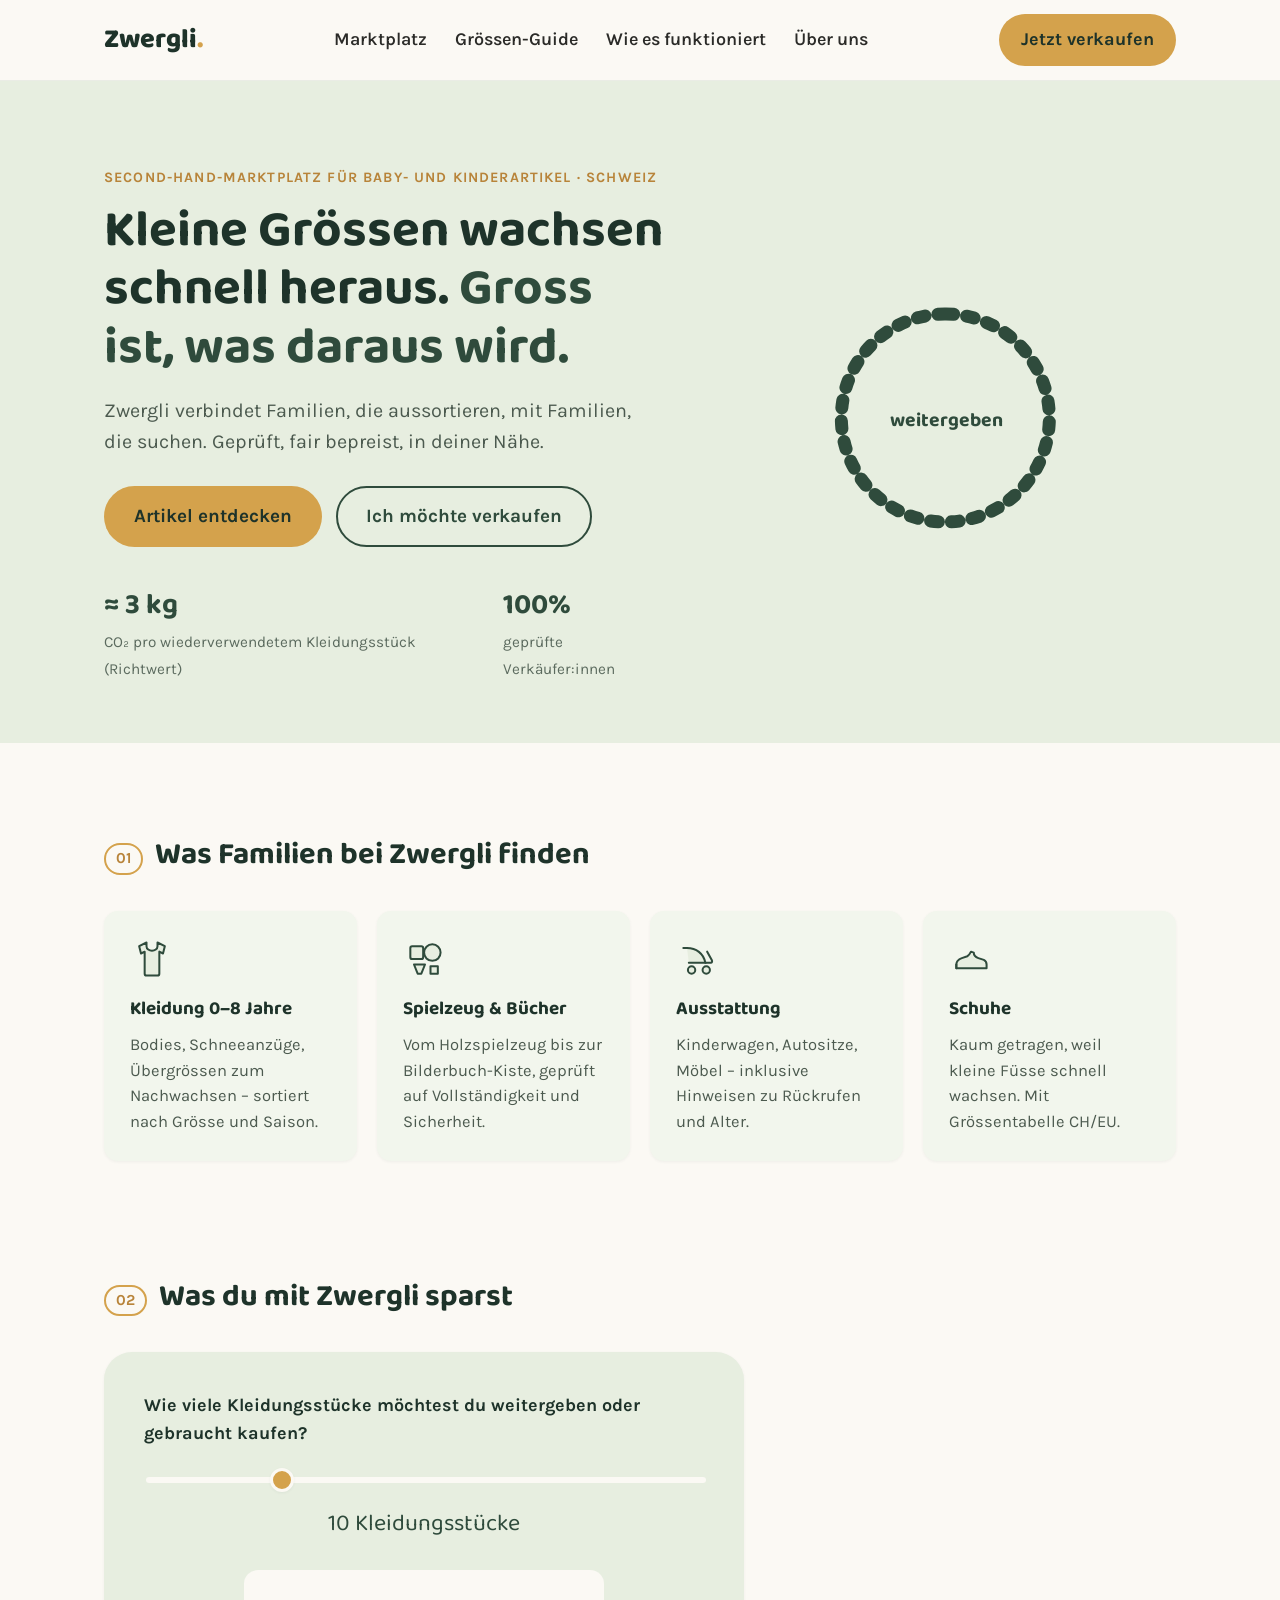
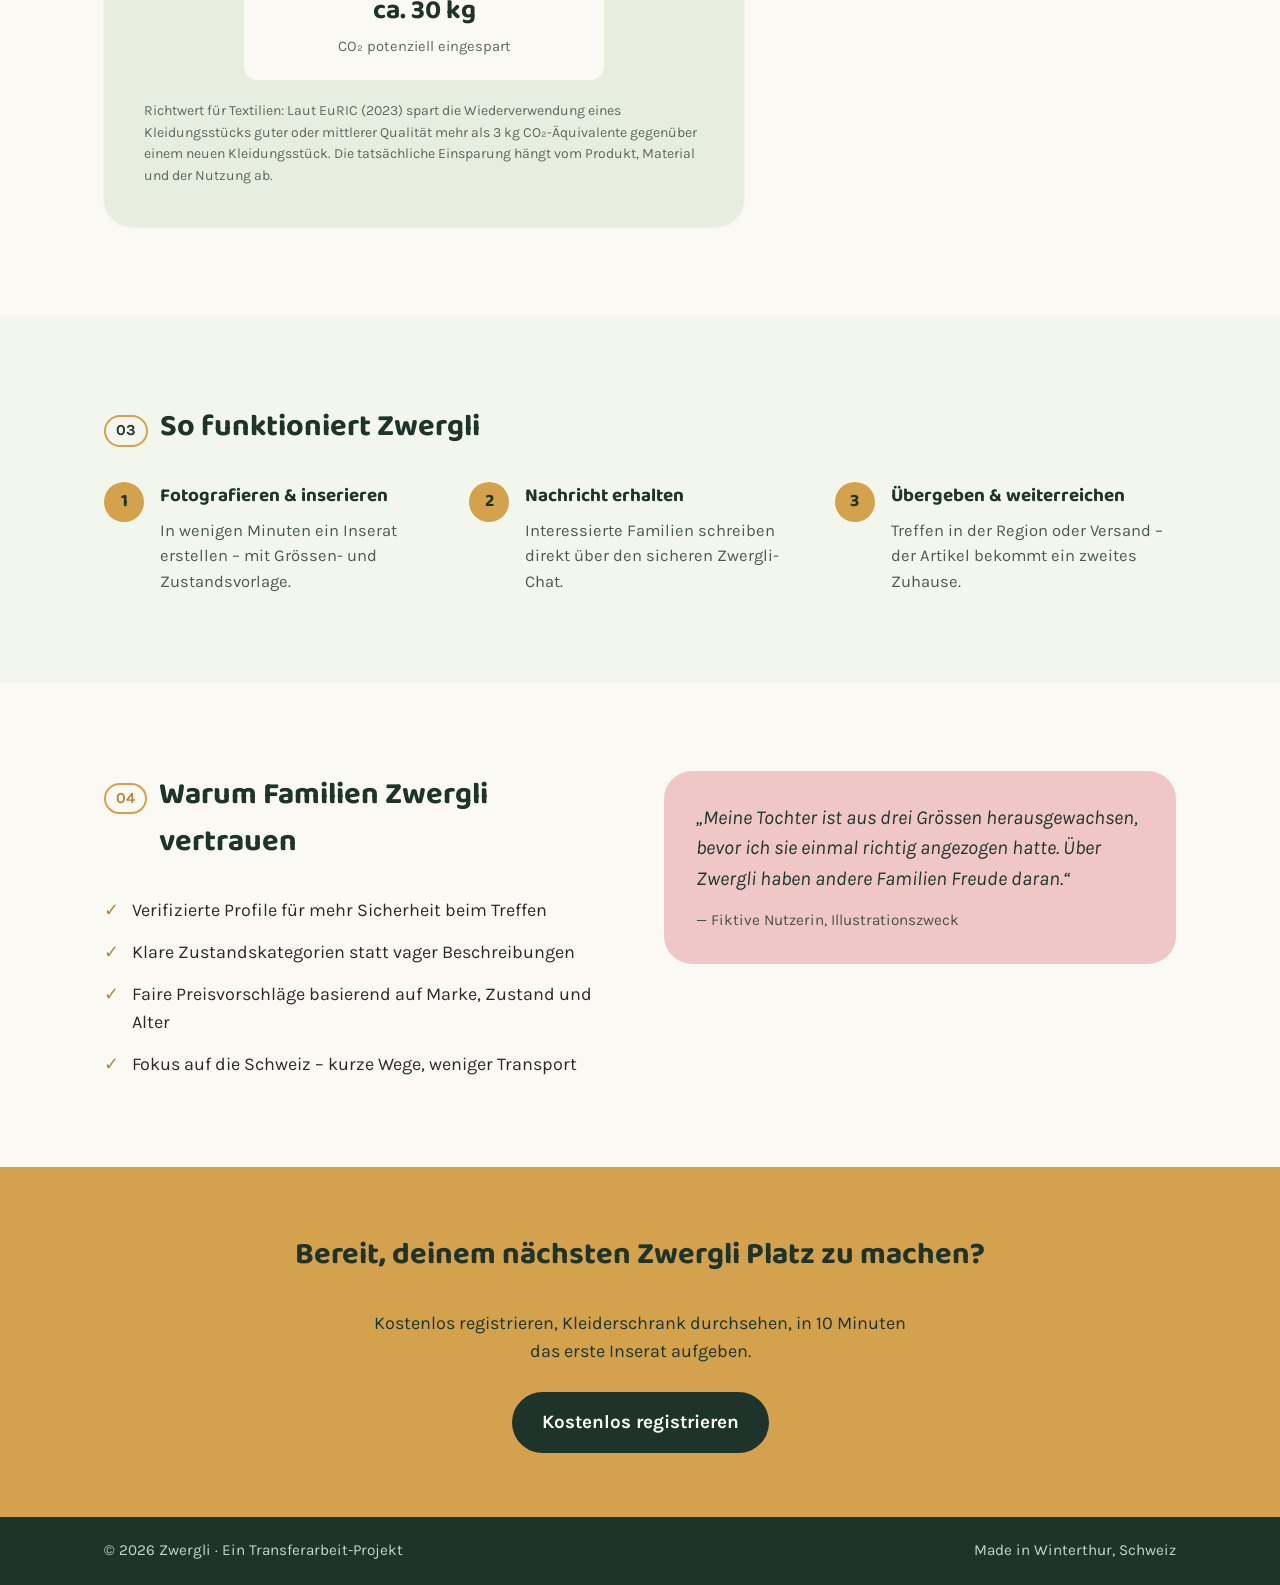
==== commit 61d38d6e: "Nachhaltigkeitsrechner aktualisiert" ====
--- a/index.html
+++ b/index.html
@@ -41,7 +41,7 @@
           <a href="inserat-erstellen.html" class="btn btn-outline btn-lg">Ich möchte verkaufen</a>
         </div>
         <div class="hero-stats">
-          <div class="stat"><strong>1</strong><span>Kleidungsstück gerettet spart ⌀ 2'700&nbsp;l Wasser</span></div>
+          <div class="stat"><strong>≈ 3 kg</strong><span>CO₂ pro wiederverwendetem Kleidungsstück (Richtwert)</span></div>
           <div class="stat"><strong>100%</strong><span>geprüfte Verkäufer:innen</span></div>
         </div>
       </div>
@@ -115,21 +115,17 @@
     <div class="wrap">
       <h2><span class="num">02</span> Was du mit Zwergli sparst</h2>
       <div class="rechner-box">
-        <label for="artikel-slider">Wie viele Artikel möchtest du weitergeben oder finden?</label>
+        <label for="artikel-slider">Wie viele Kleidungsstücke möchtest du weitergeben oder gebraucht kaufen?</label>
         <input type="range" id="artikel-slider" min="1" max="40" value="10" />
-        <div class="rechner-anzahl"><span id="artikel-wert">10</span> Artikel</div>
+        <div class="rechner-anzahl"><span id="artikel-wert">10</span> <span id="artikel-einheit">Kleidungsstücke</span></div>
 
         <div class="rechner-results">
           <div class="rechner-result">
-            <strong id="co2-wert">30 kg</strong>
-            <span>CO₂ eingespart</span>
-          </div>
-          <div class="rechner-result">
-            <strong id="wasser-wert">27'000 l</strong>
-            <span>Wasser eingespart</span>
-          </div>
-        </div>
-        <p class="rechner-note">Berechnung basierend auf 3 kg CO₂ pro wiederverwendetem Kleidungsstück (EuRIC, 2023) und einem durchschnittlichen Wasserfussabdruck von 2'700 l pro Kleidungsstück (WWF). Richtwerte für Textilien – dienen der Veranschaulichung.</p>
+            <strong id="co2-wert">ca. 30 kg</strong>
+            <span>CO₂ potenziell eingespart</span>
+          </div>
+        </div>
+        <p class="rechner-note">Richtwert für Textilien: Laut <a href="https://euric.org/resource-hub/reports-studies/study-lca-based-assessment-of-the-management-of-european-used-textiles" target="_blank" rel="noopener noreferrer">EuRIC (2023)</a> spart die Wiederverwendung eines Kleidungsstücks guter oder mittlerer Qualität mehr als 3 kg CO₂-Äquivalente gegenüber einem neuen Kleidungsstück. Die tatsächliche Einsparung hängt vom Produkt, Material und der Nutzung ab.</p>
       </div>
     </div>
   </section>
--- a/style.css
+++ b/style.css
@@ -168,7 +168,7 @@
 .rechner { padding: 24px 0 88px; }
 .rechner-box {
   background: var(--moss-bg); border-radius: var(--radius-lg);
-  padding: 40px; max-width: 640px; margin: 0 auto; box-shadow: var(--shadow-soft);
+  padding: 40px; max-width: 640px; box-shadow: var(--shadow-soft);
 }
 .rechner-box label { display: block; font-weight: 700; margin-bottom: 16px; color: var(--forest-deep); }
 .rechner-box input[type="range"] {
@@ -180,7 +180,7 @@
   background: var(--ochre); border: 3px solid var(--cream); box-shadow: var(--shadow-soft); cursor: pointer;
 }
 .rechner-anzahl { text-align: center; font-family: var(--font-display); font-size: 1.3rem; color: var(--forest); margin: 14px 0 28px; }
-.rechner-results { display: grid; grid-template-columns: 1fr 1fr; gap: 20px; }
+.rechner-results { display: grid; grid-template-columns: 1fr; gap: 20px; max-width: 360px; margin: 0 auto; }
 .rechner-result {
   background: var(--cream); border-radius: var(--radius-md); padding: 20px; text-align: center;
 }
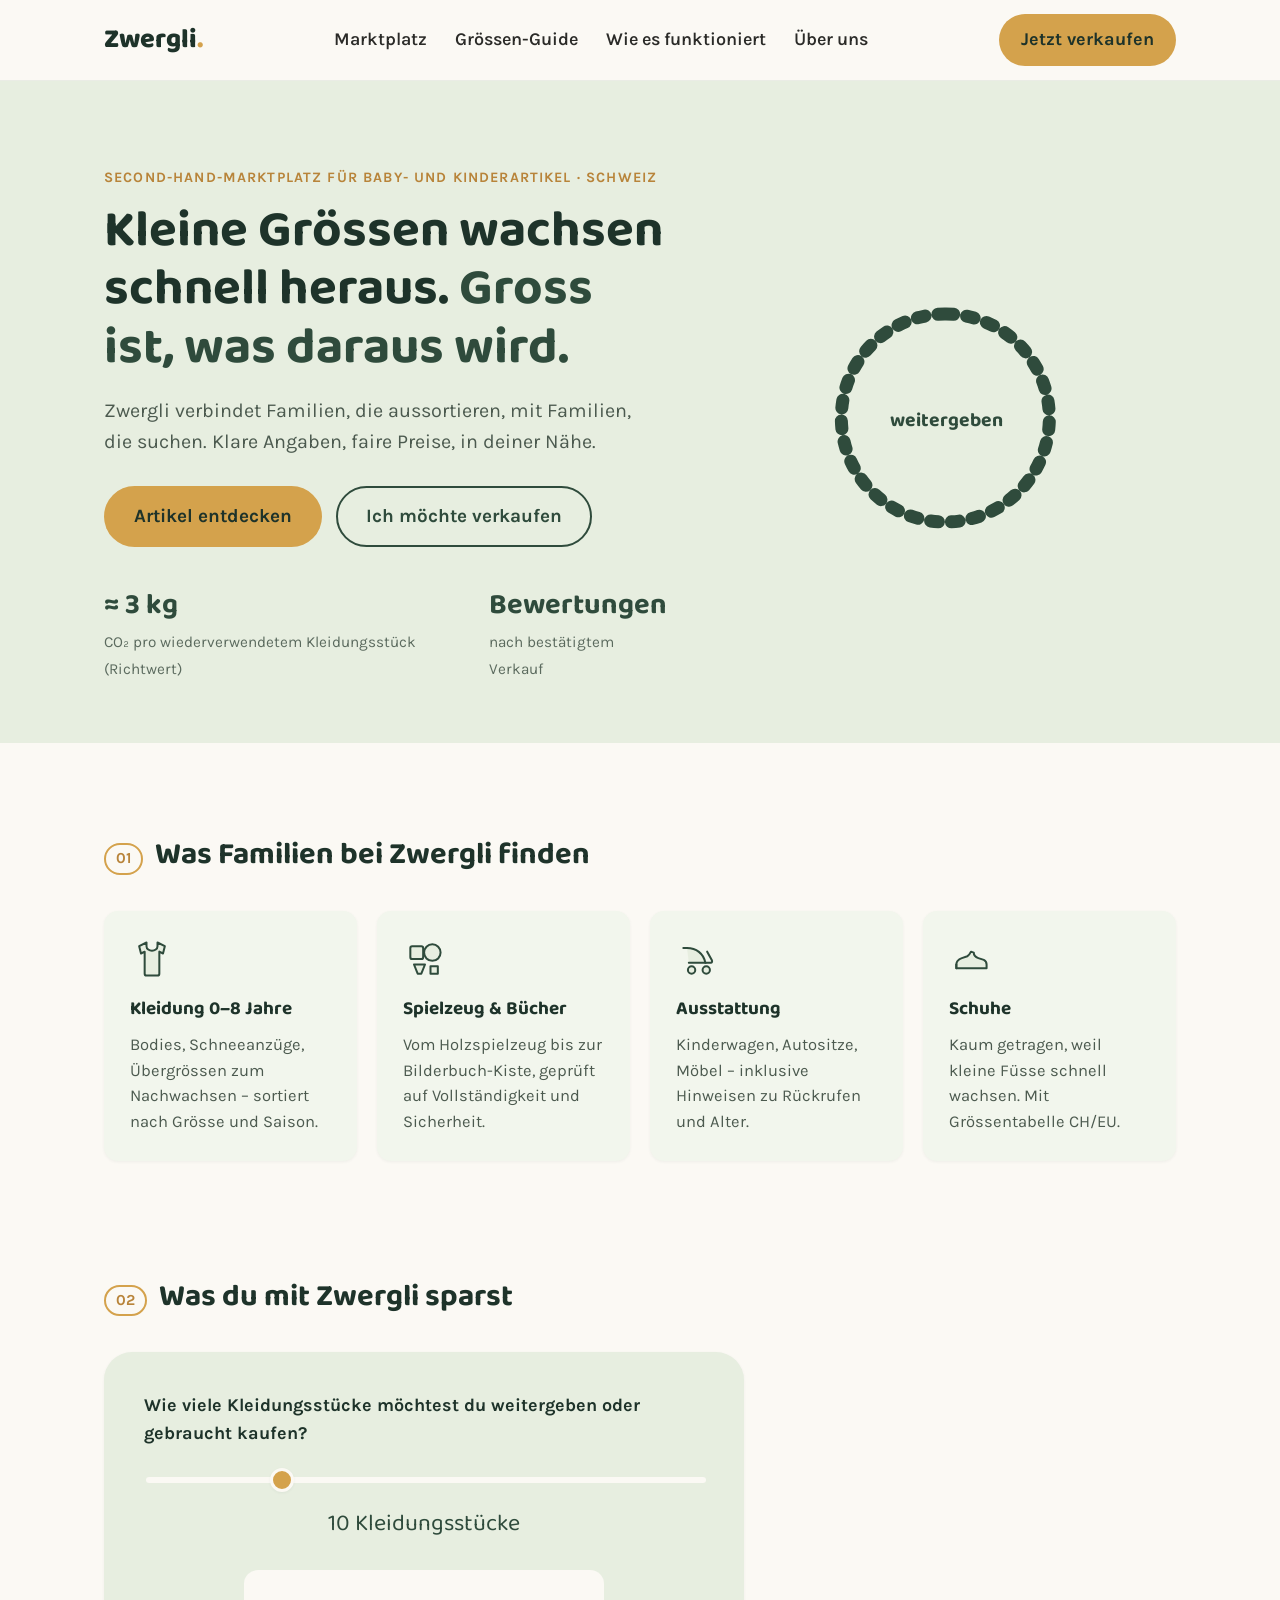
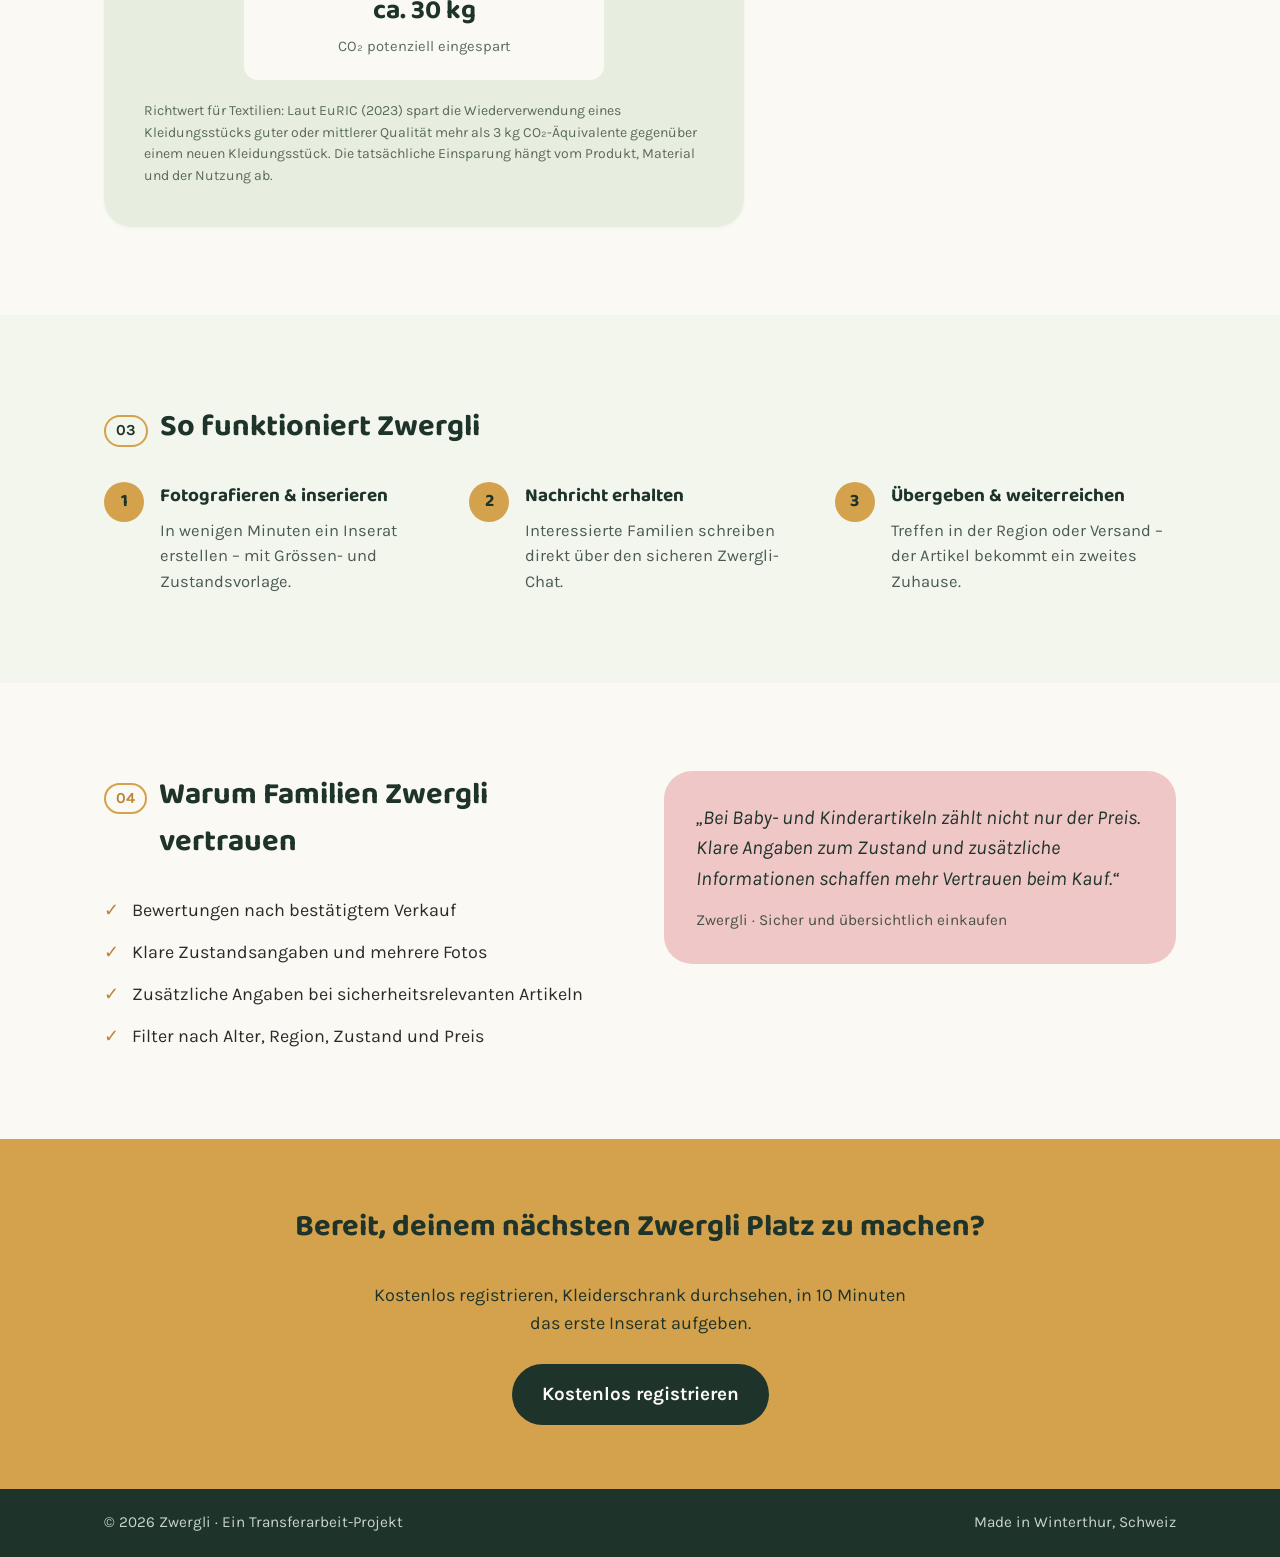
==== commit 2edb4650: "Startseite aktualisiert" ====
--- a/index.html
+++ b/index.html
@@ -35,14 +35,14 @@
       <div class="hero-text">
         <p class="eyebrow">Second-Hand-Marktplatz für Baby- und Kinderartikel · Schweiz</p>
         <h1>Kleine Grössen wachsen schnell heraus. <span class="highlight">Gross ist, was daraus wird.</span></h1>
-        <p class="hero-sub">Zwergli verbindet Familien, die aussortieren, mit Familien, die suchen. Geprüft, fair bepreist, in deiner Nähe.</p>
+        <p class="hero-sub">Zwergli verbindet Familien, die aussortieren, mit Familien, die suchen. Klare Angaben, faire Preise, in deiner Nähe.</p>
         <div class="hero-cta">
           <a href="marktplatz.html" class="btn btn-primary btn-lg">Artikel entdecken</a>
           <a href="inserat-erstellen.html" class="btn btn-outline btn-lg">Ich möchte verkaufen</a>
         </div>
         <div class="hero-stats">
           <div class="stat"><strong>≈ 3 kg</strong><span>CO₂ pro wiederverwendetem Kleidungsstück (Richtwert)</span></div>
-          <div class="stat"><strong>100%</strong><span>geprüfte Verkäufer:innen</span></div>
+          <div class="stat"><strong>Bewertungen</strong><span>nach bestätigtem Verkauf</span></div>
         </div>
       </div>
 
@@ -166,15 +166,15 @@
       <div>
         <h2><span class="num">04</span> Warum Familien Zwergli vertrauen</h2>
         <ul class="trust-list">
-          <li>Verifizierte Profile für mehr Sicherheit beim Treffen</li>
-          <li>Klare Zustandskategorien statt vager Beschreibungen</li>
-          <li>Faire Preisvorschläge basierend auf Marke, Zustand und Alter</li>
-          <li>Fokus auf die Schweiz – kurze Wege, weniger Transport</li>
+          <li>Bewertungen nach bestätigtem Verkauf</li>
+          <li>Klare Zustandsangaben und mehrere Fotos</li>
+          <li>Zusätzliche Angaben bei sicherheitsrelevanten Artikeln</li>
+          <li>Filter nach Alter, Region, Zustand und Preis</li>
         </ul>
       </div>
       <blockquote class="quote">
-        „Meine Tochter ist aus drei Grössen herausgewachsen, bevor ich sie einmal richtig angezogen hatte. Über Zwergli haben andere Familien Freude daran.“
-        <cite>— Fiktive Nutzerin, Illustrationszweck</cite>
+        „Bei Baby- und Kinderartikeln zählt nicht nur der Preis. Klare Angaben zum Zustand und zusätzliche Informationen schaffen mehr Vertrauen beim Kauf.“
+        <cite>Zwergli · Sicher und übersichtlich einkaufen</cite>
       </blockquote>
     </div>
   </section>
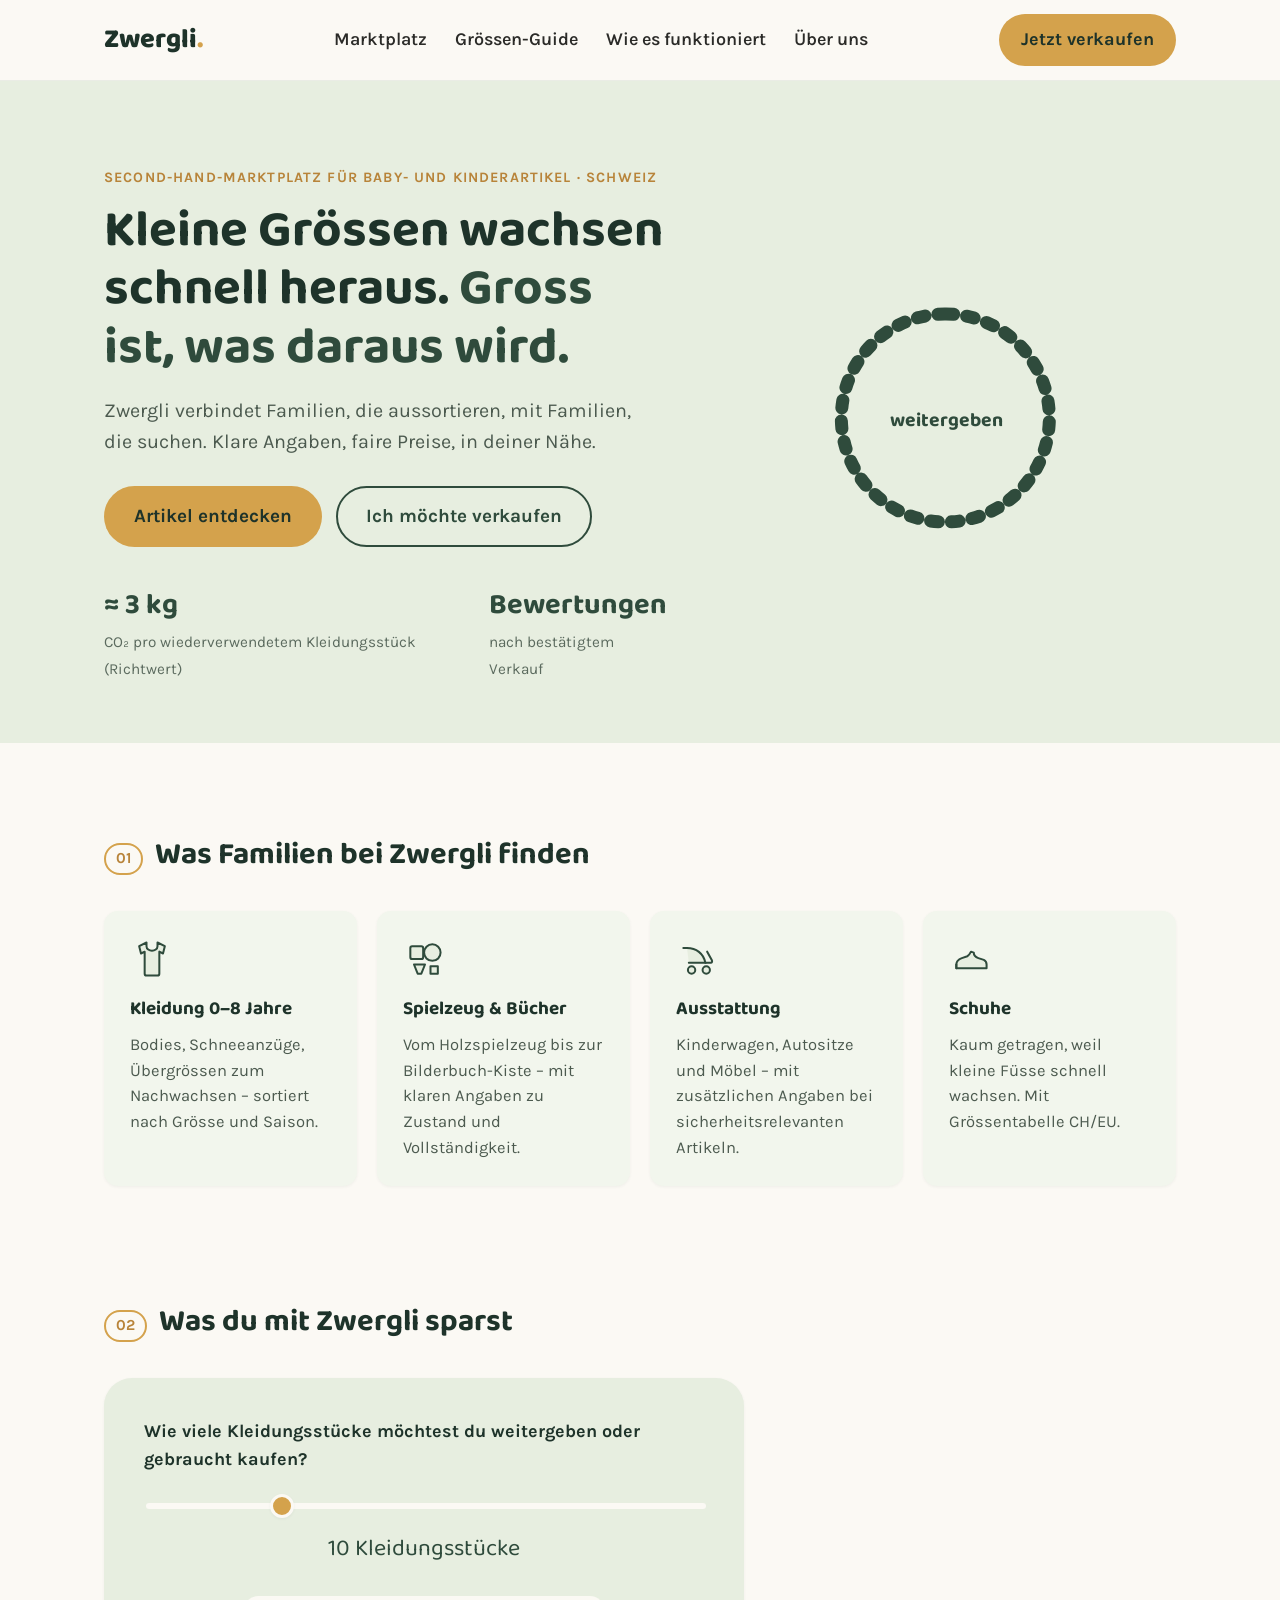
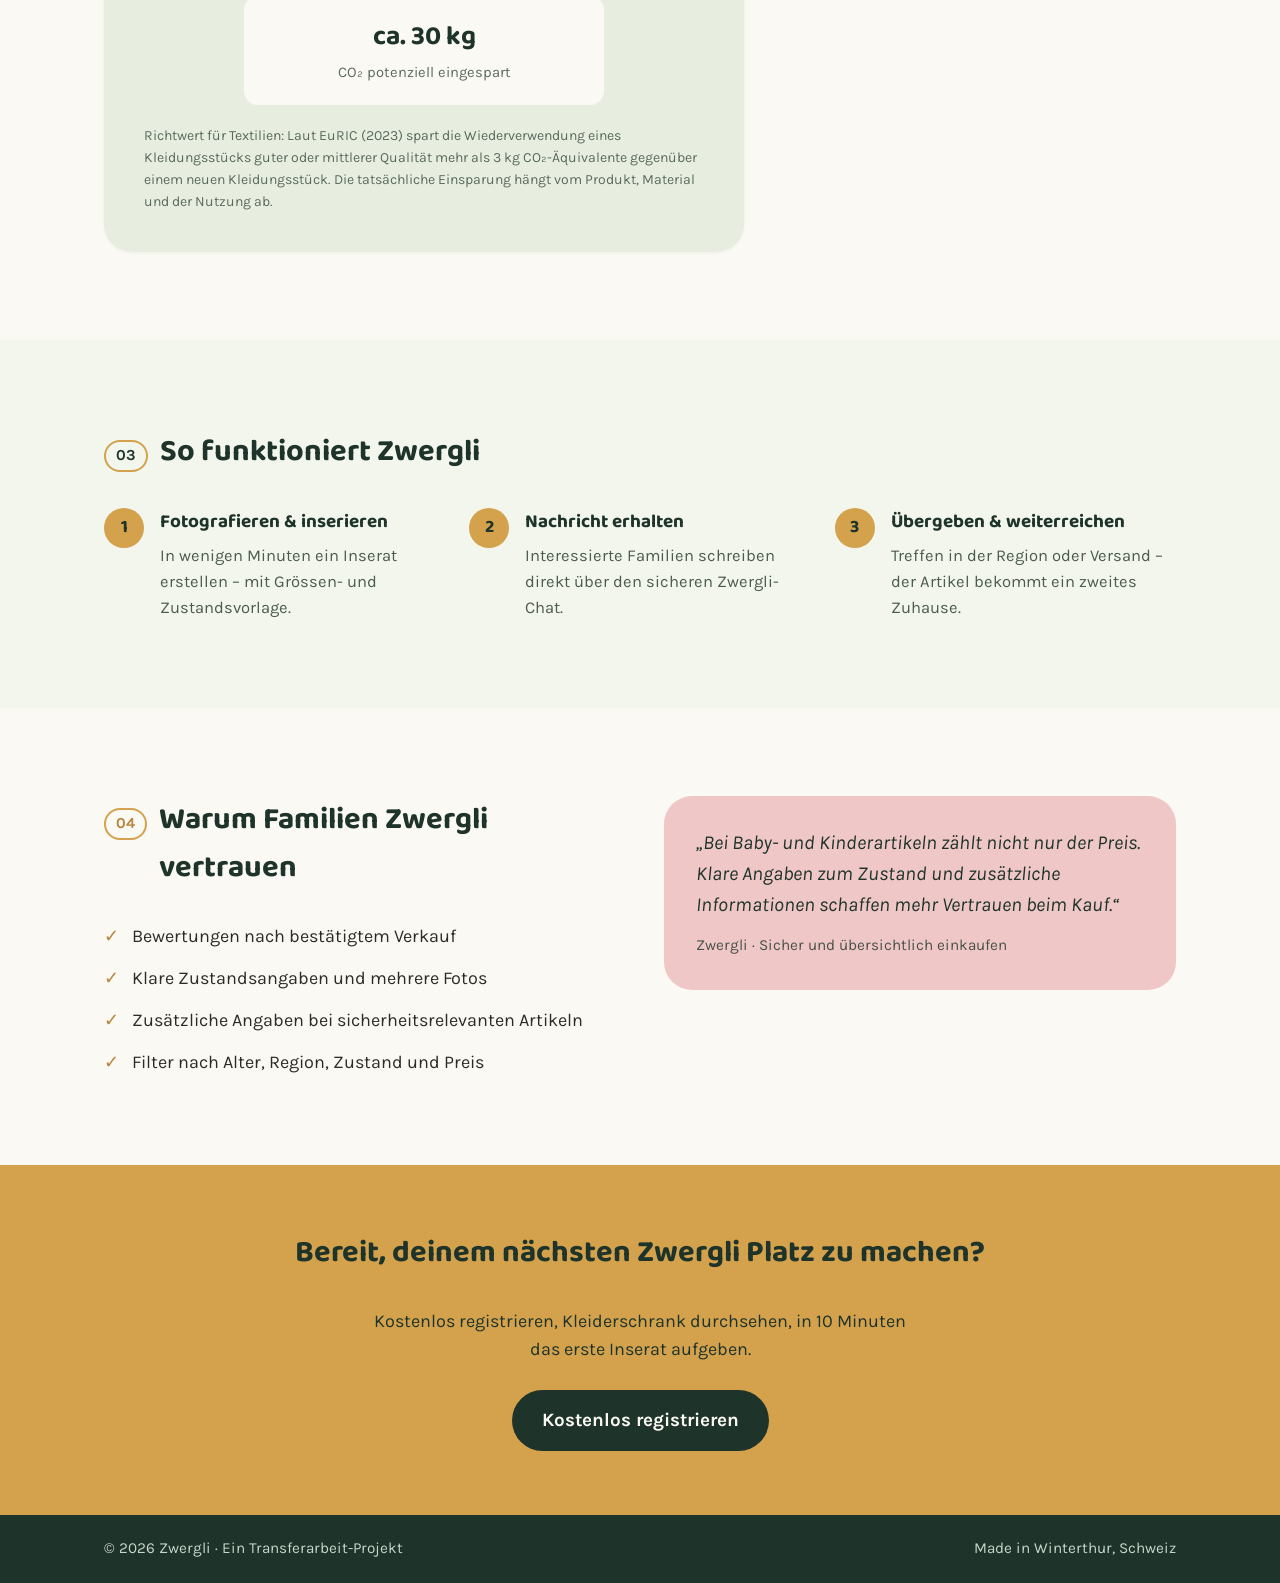
==== commit 8a914781: "Texte auf Startseite angepasst" ====
--- a/index.html
+++ b/index.html
@@ -81,7 +81,7 @@
             </svg>
           </div>
           <h3>Spielzeug &amp; Bücher</h3>
-          <p>Vom Holzspielzeug bis zur Bilderbuch-Kiste, geprüft auf Vollständigkeit und Sicherheit.</p>
+          <p>Vom Holzspielzeug bis zur Bilderbuch-Kiste – mit klaren Angaben zu Zustand und Vollständigkeit.</p>
         </article>
         <article class="card">
           <div class="card-icon">
@@ -94,7 +94,7 @@
             </svg>
           </div>
           <h3>Ausstattung</h3>
-          <p>Kinderwagen, Autositze, Möbel – inklusive Hinweisen zu Rückrufen und Alter.</p>
+          <p>Kinderwagen, Autositze und Möbel – mit zusätzlichen Angaben bei sicherheitsrelevanten Artikeln.</p>
         </article>
         <article class="card">
           <div class="card-icon">
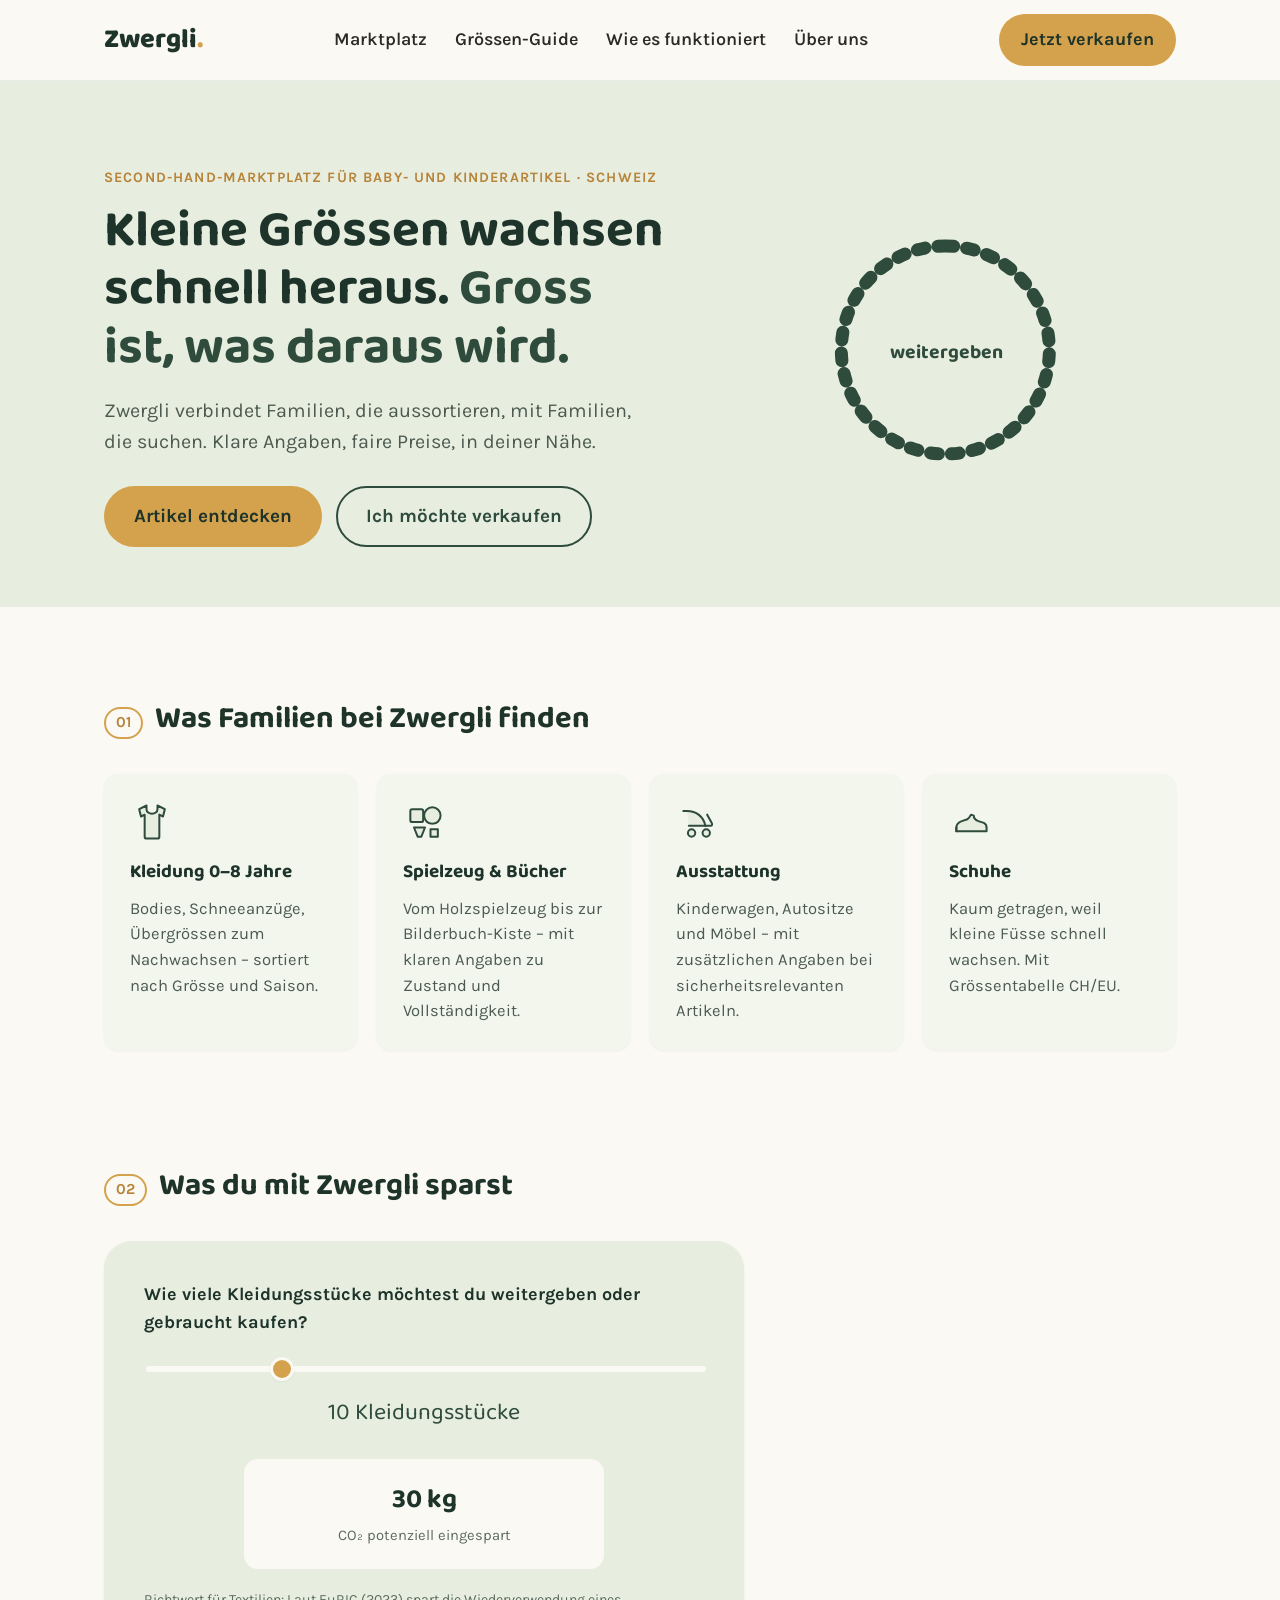
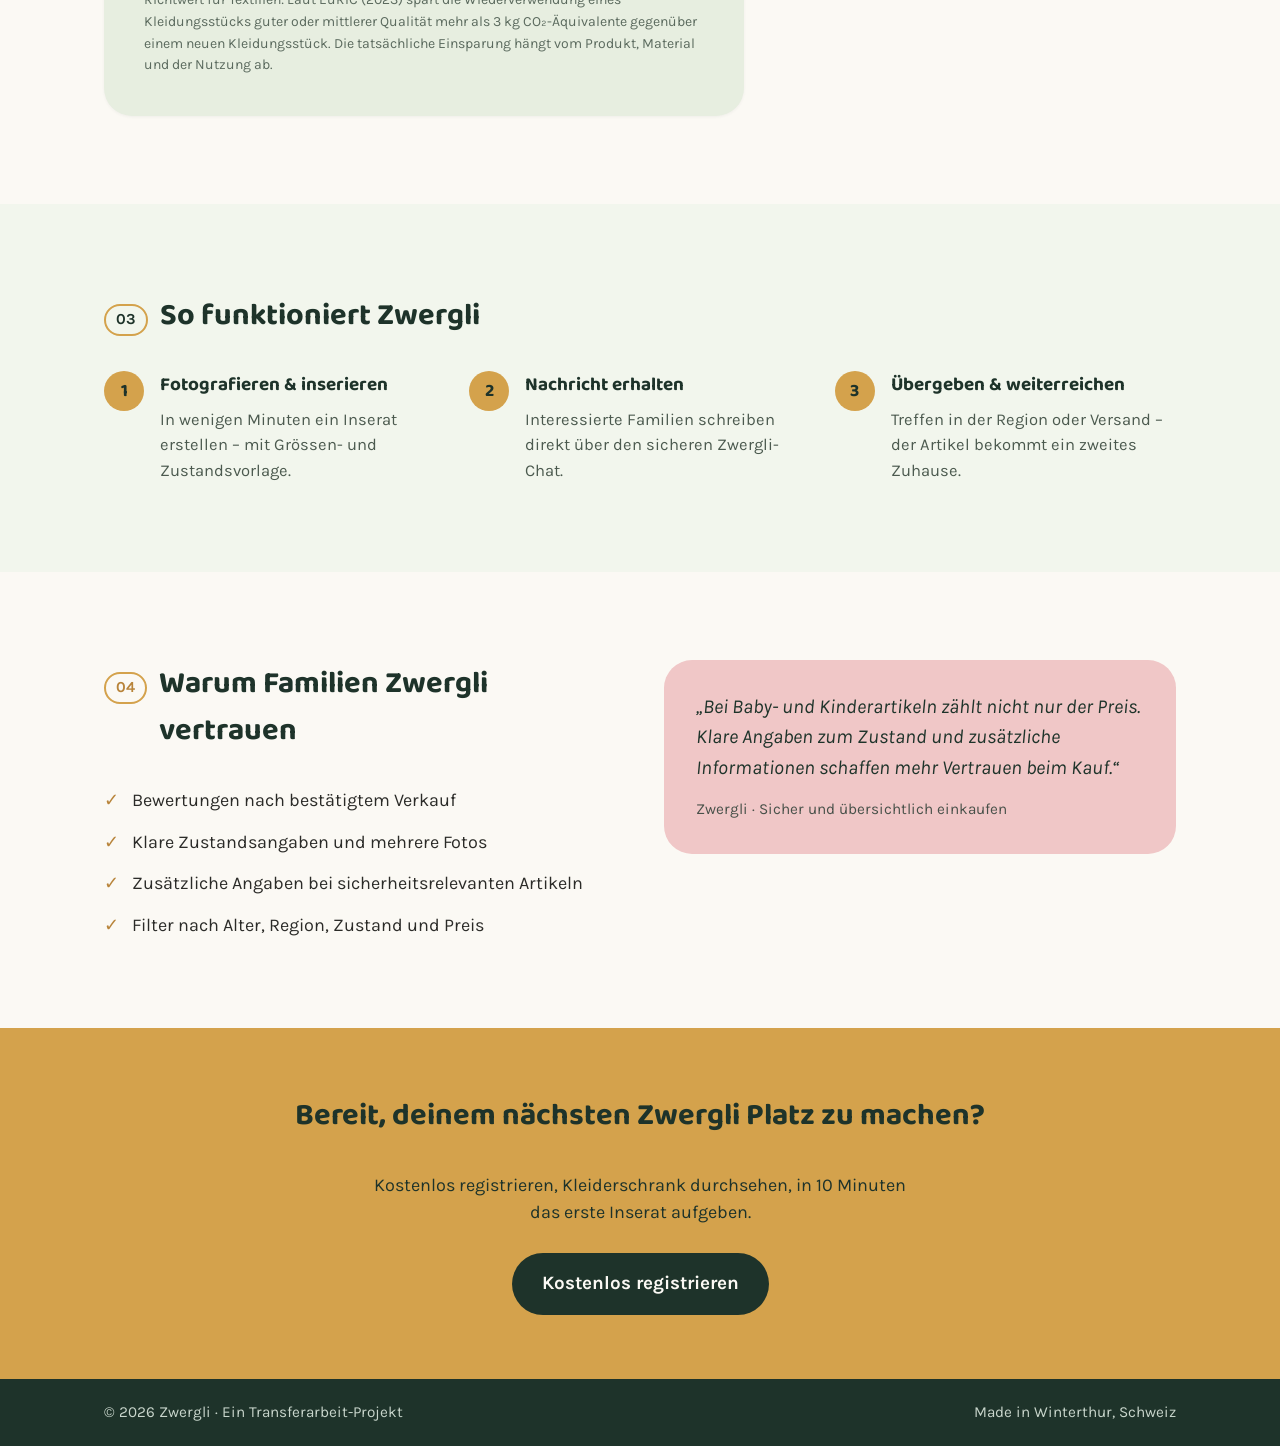
==== commit 7607b082: "Startbereich vereinfacht" ====
--- a/index.html
+++ b/index.html
@@ -39,10 +39,6 @@
         <div class="hero-cta">
           <a href="marktplatz.html" class="btn btn-primary btn-lg">Artikel entdecken</a>
           <a href="inserat-erstellen.html" class="btn btn-outline btn-lg">Ich möchte verkaufen</a>
-        </div>
-        <div class="hero-stats">
-          <div class="stat"><strong>≈ 3 kg</strong><span>CO₂ pro wiederverwendetem Kleidungsstück (Richtwert)</span></div>
-          <div class="stat"><strong>Bewertungen</strong><span>nach bestätigtem Verkauf</span></div>
         </div>
       </div>
 
